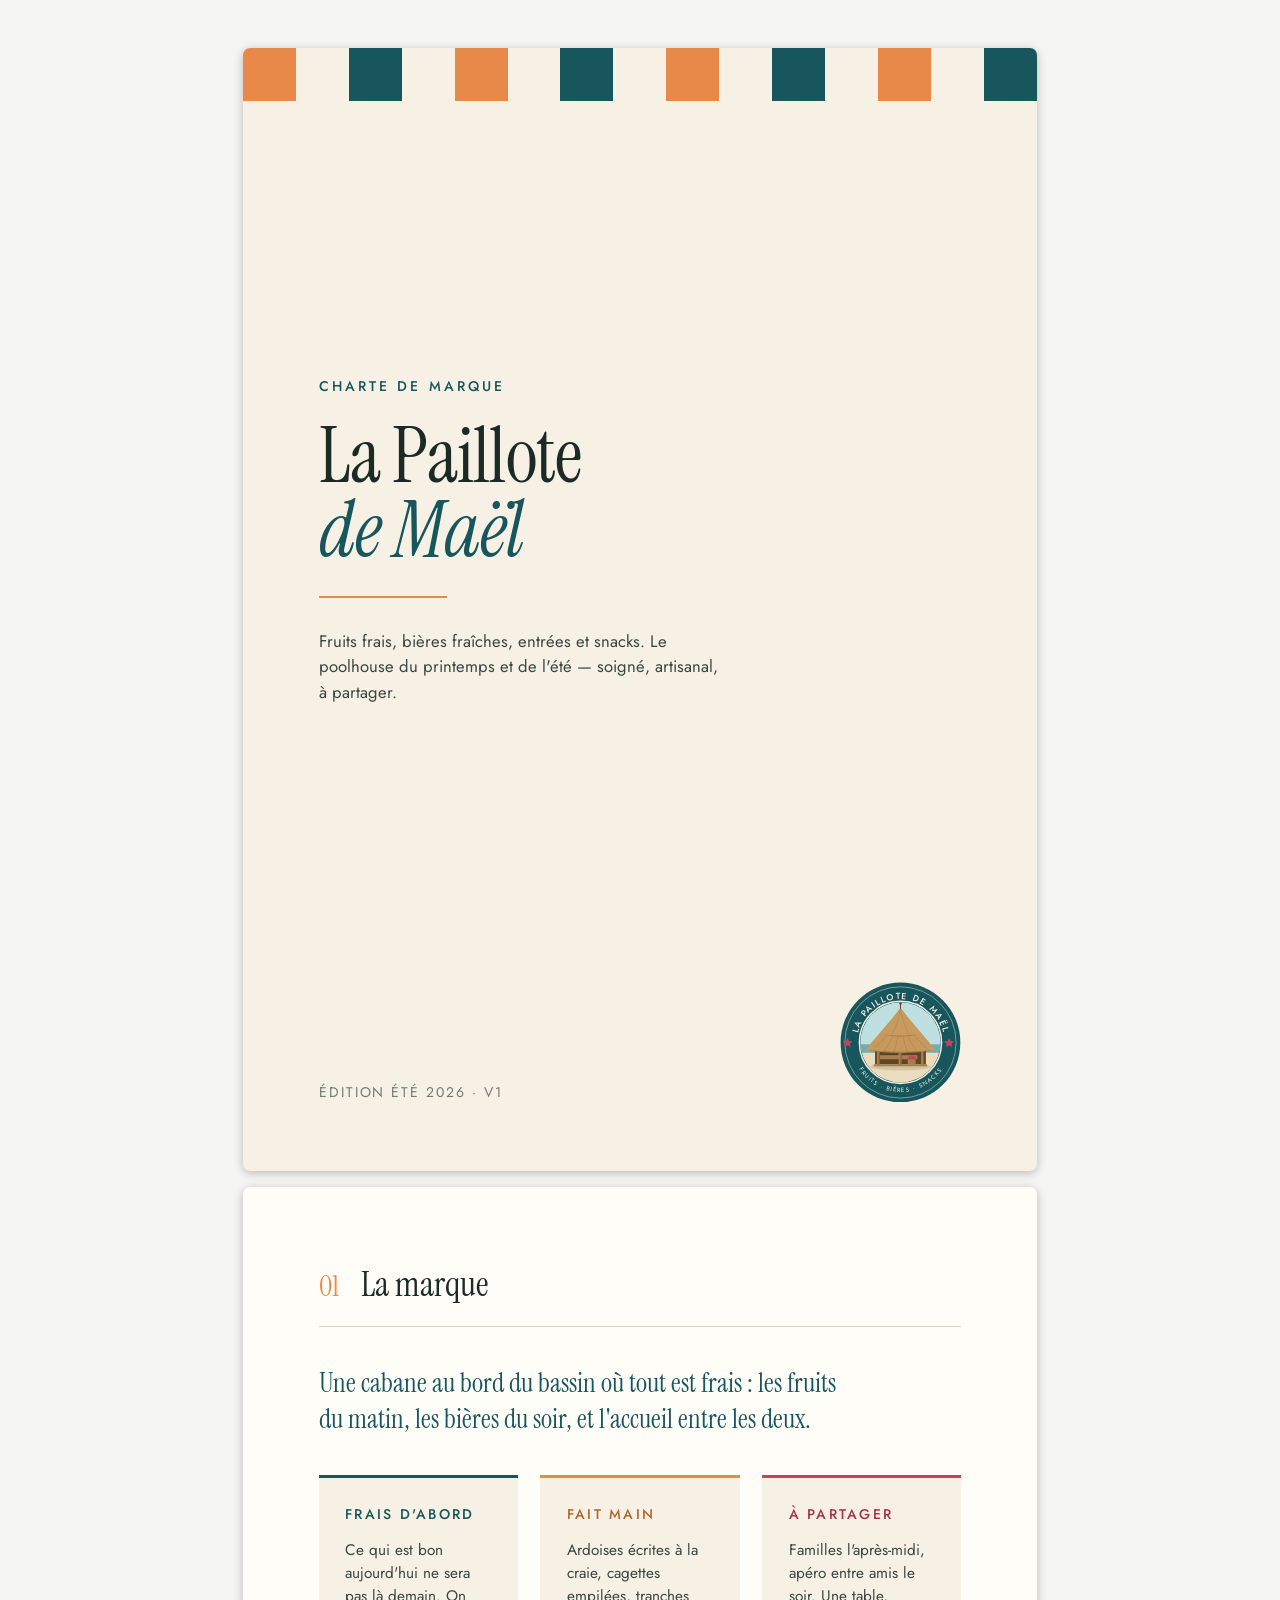
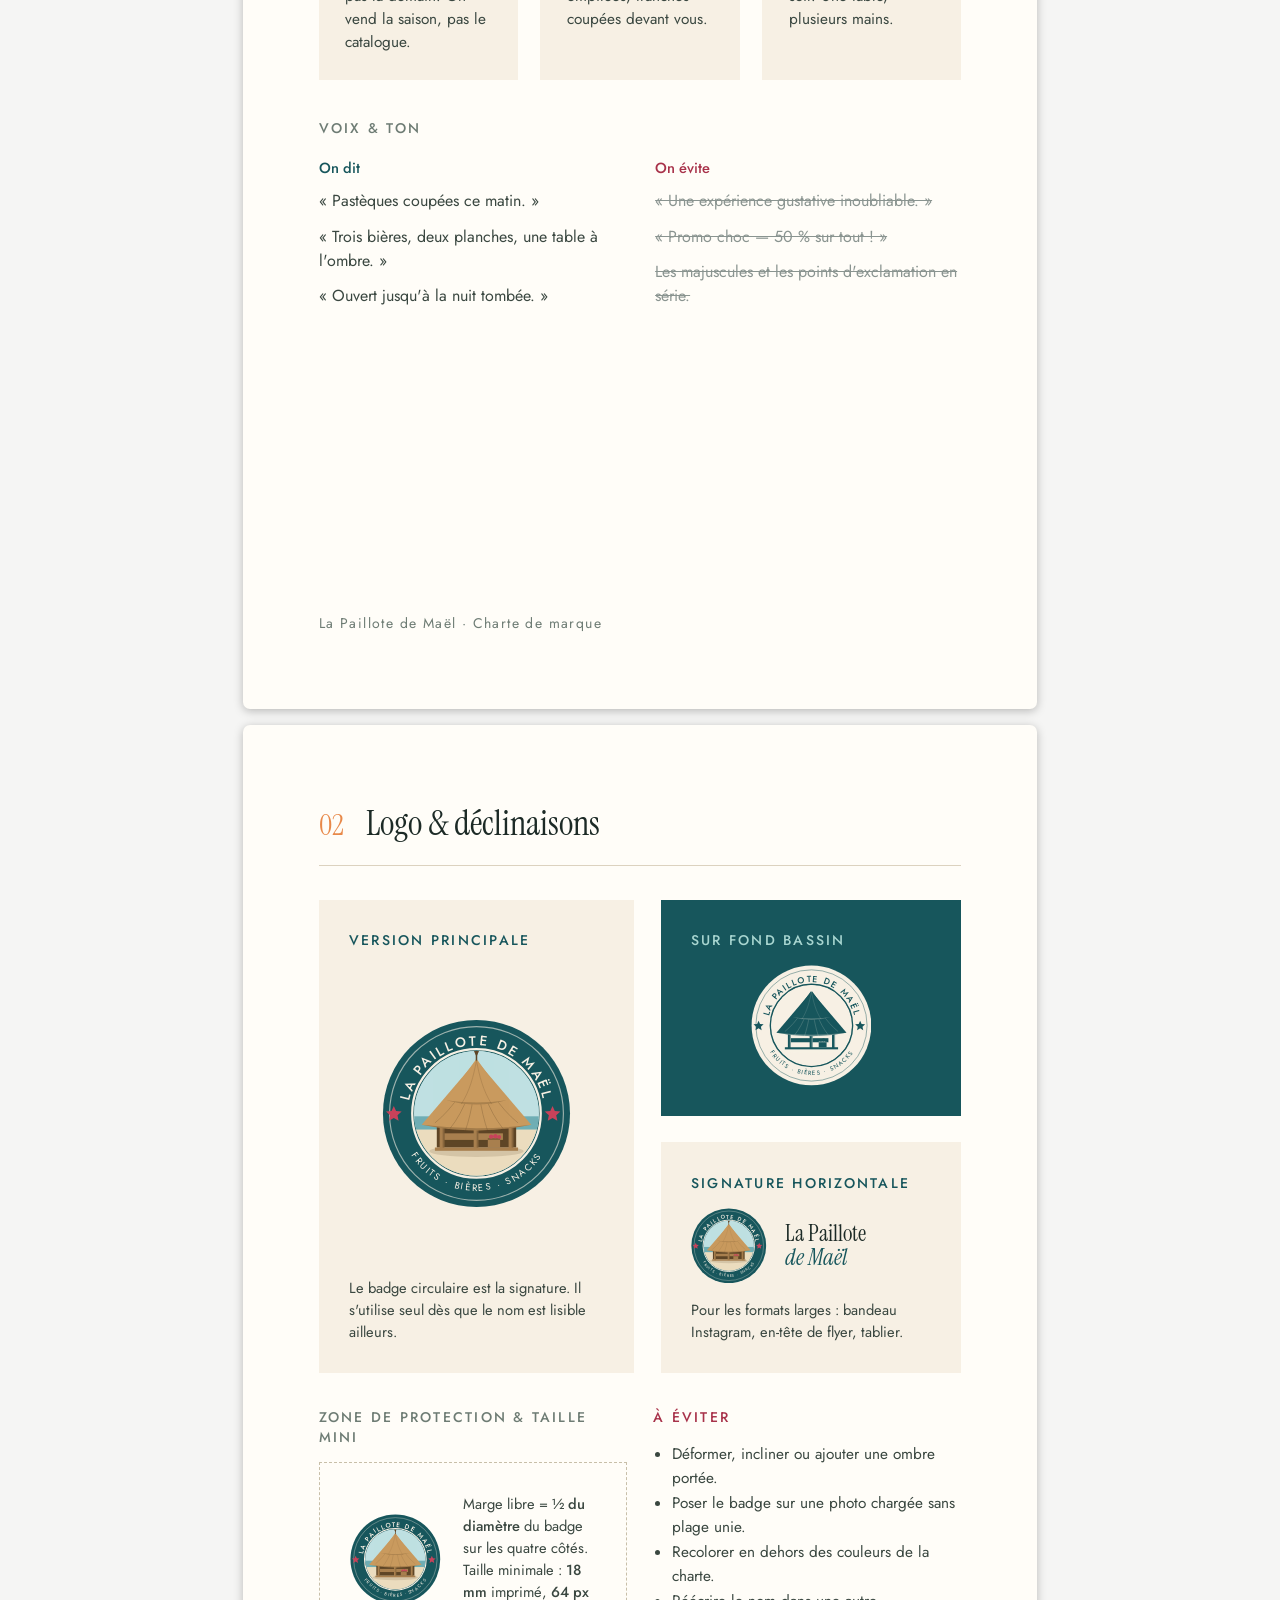
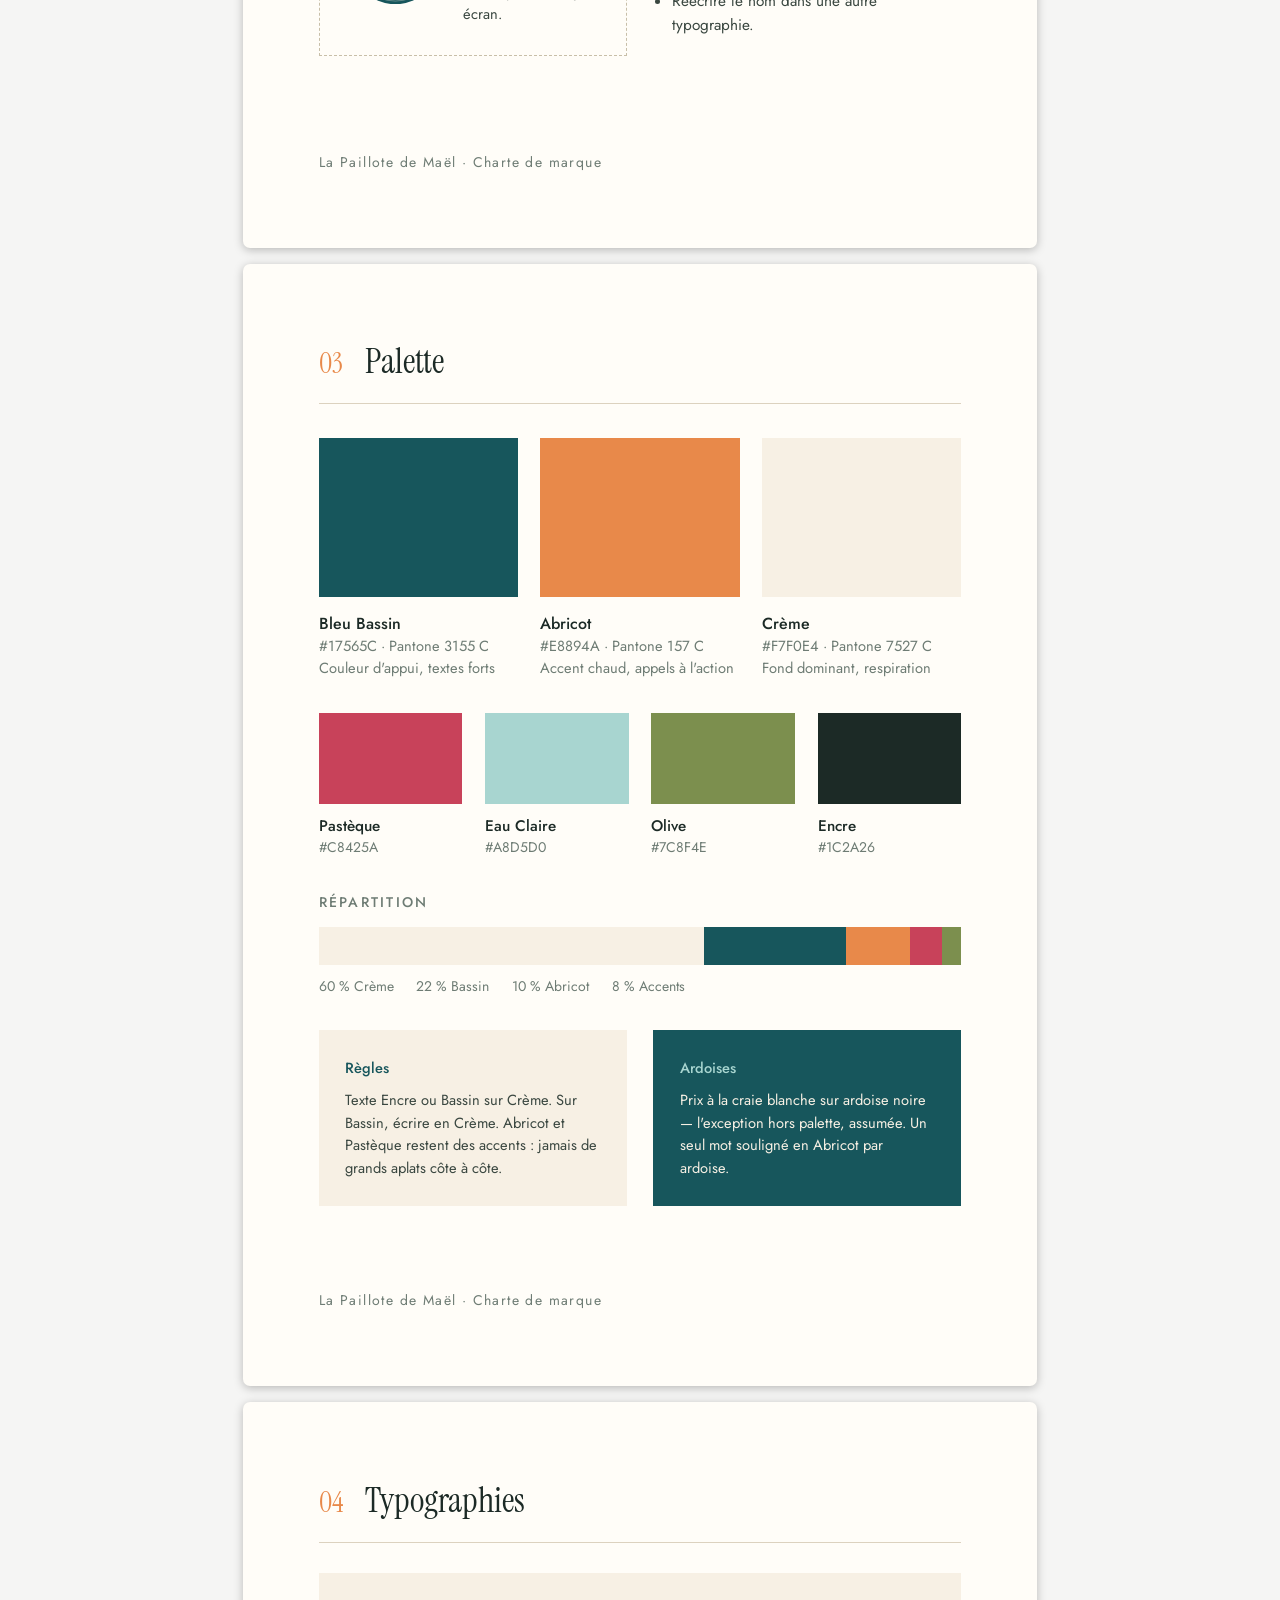
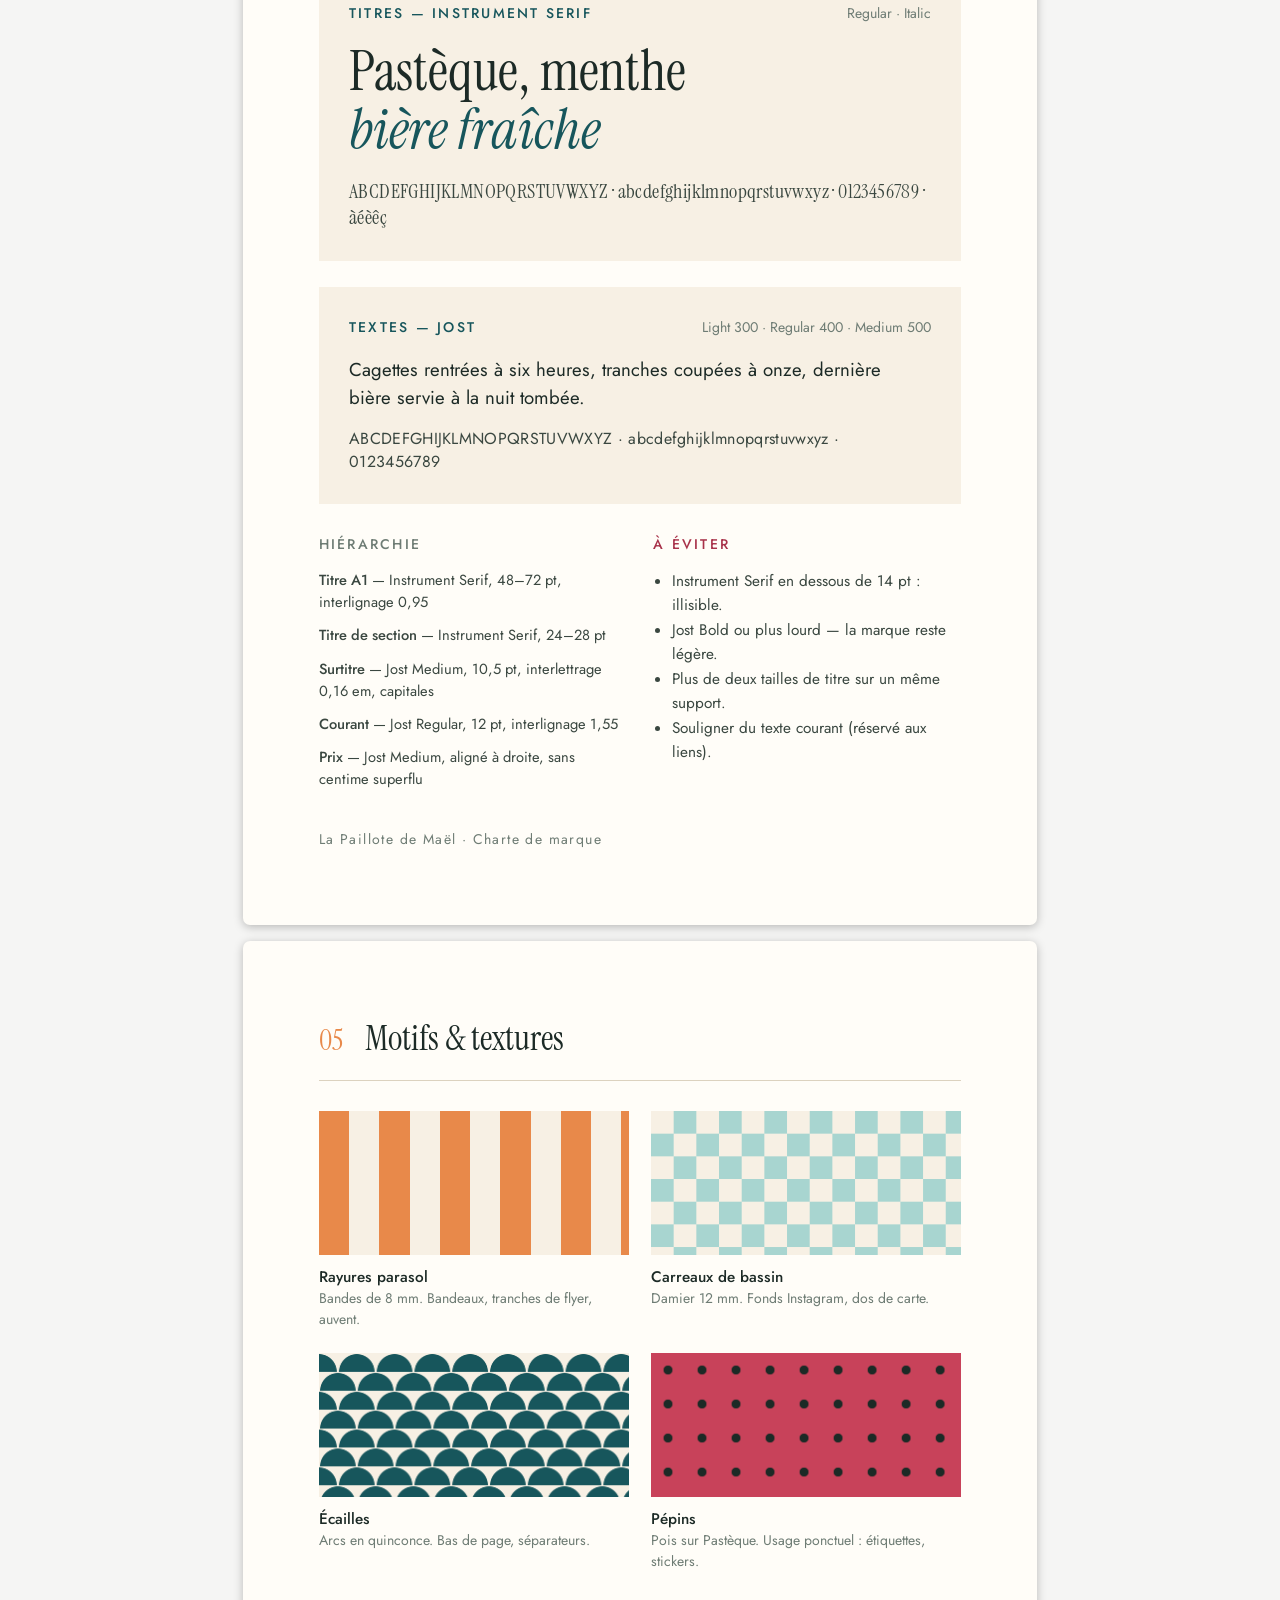
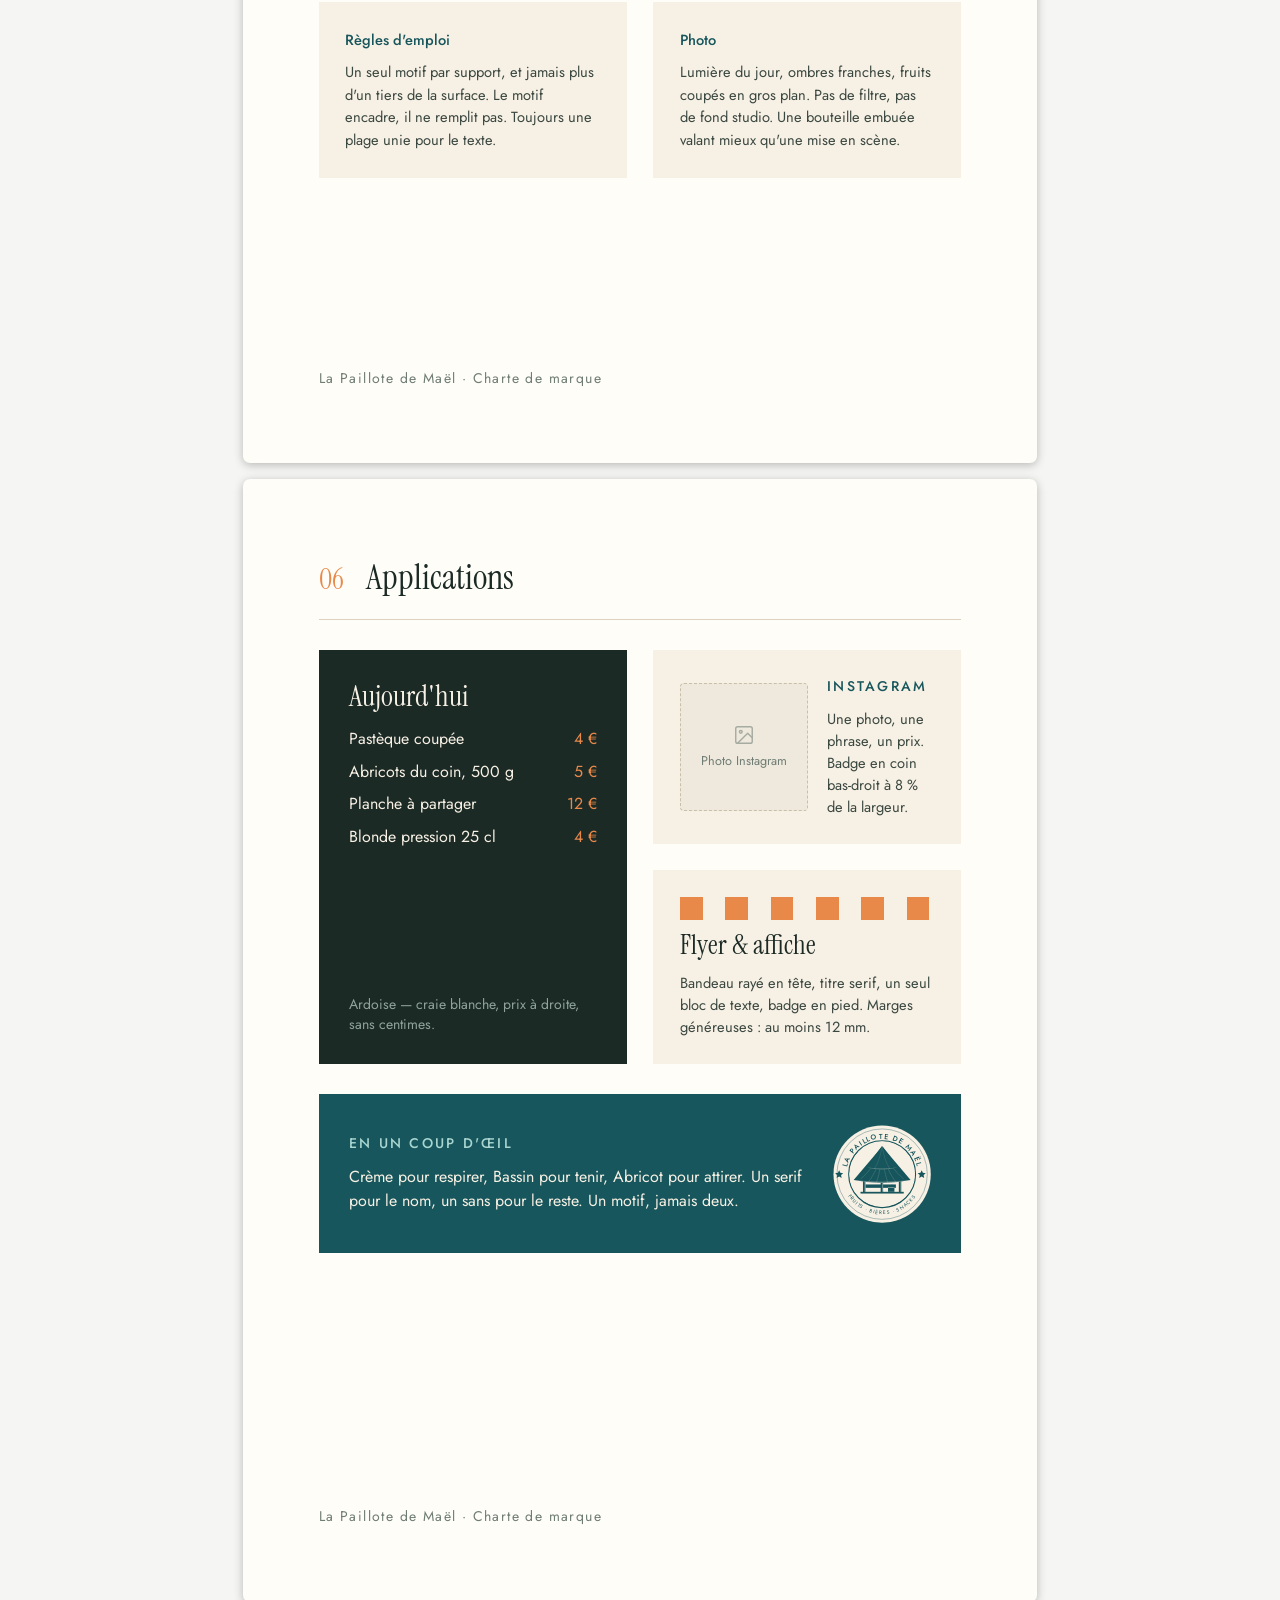
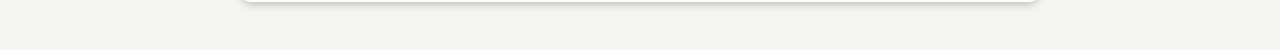
==== charte/index.html @ efc61ff2 "Charte de marque : 7 pages A4 imprimables Implémentation HTML/CSS de la maquette Claude Design.  - c" ====
<!DOCTYPE html>
<html lang="fr">
<head>
<meta charset="utf-8">
<meta name="viewport" content="width=device-width, initial-scale=1">
<title>La Paillote de Maël — Charte de marque</title>
<meta name="description" content="Charte de marque de La Paillote de Maël : logo, palette, typographies, motifs et applications. Édition Été 2026.">
<link rel="stylesheet" href="fonts.css">
<link rel="stylesheet" href="styles.css">
</head>
<body>

<!-- ==========================================================================
     Badge — dessin de référence, défini une seule fois.
     Chaque instance est un <use> qui hérite des couleurs par variables CSS
     (voir .badge / .badge--mono dans styles.css).
     ========================================================================== -->
<svg class="badge-source" aria-hidden="true" focusable="false" xmlns="http://www.w3.org/2000/svg">
  <defs>
    <clipPath id="badge-scene"><circle cx="100" cy="100" r="66"/></clipPath>
    <path id="badge-arc-haut" d="M 28,100 A 72,72 0 0 1 172,100" fill="none"/>
    <path id="badge-arc-bas" d="M 18,100 A 82,82 0 0 0 182,100" fill="none"/>

    <symbol id="badge" viewBox="0 0 200 200">
      <!-- Anneau et filets -->
      <circle cx="100" cy="100" r="99" fill="var(--badge-anneau)"/>
      <circle cx="100" cy="100" r="92" fill="none" stroke="var(--badge-lettrage)" stroke-width="1.2" opacity="0.6"/>
      <circle cx="100" cy="100" r="68" fill="none" stroke="var(--badge-lettrage)" stroke-width="2.4"/>
      <circle cx="100" cy="100" r="66" fill="var(--badge-ciel)"/>

      <!-- Scène : eau, sable, comptoir, cagette, paillote -->
      <g clip-path="url(#badge-scene)">
        <rect x="30" y="30" width="140" height="76" fill="var(--badge-ciel)"/>
        <rect x="30" y="103" width="140" height="15" fill="var(--badge-eau)"/>
        <path d="M 30,106 q 14,-2 28,0 t 28,0 t 28,0 t 28,0 t 28,0 v 4 H 30 Z" fill="var(--badge-eau)" opacity="0.55"/>
        <rect x="30" y="117" width="140" height="55" fill="var(--badge-sable)"/>

        <ellipse cx="100" cy="140" rx="50" ry="6" fill="var(--badge-ombre)" opacity="0.16"/>

        <rect x="58" y="110" width="84" height="26" fill="var(--badge-ombre)"/>
        <rect x="66" y="121" width="62" height="7" fill="var(--badge-poteau)"/>
        <rect x="66" y="128" width="62" height="2" fill="var(--badge-ombre)" opacity="0.55"/>
        <rect x="61" y="110" width="5" height="28" fill="var(--badge-poteau)"/>
        <rect x="64.2" y="110" width="1.8" height="28" fill="var(--badge-ombre)" opacity="0.45"/>
        <rect x="97" y="110" width="5" height="28" fill="var(--badge-poteau)"/>
        <rect x="100.2" y="110" width="1.8" height="28" fill="var(--badge-ombre)" opacity="0.45"/>
        <rect x="134" y="110" width="5" height="28" fill="var(--badge-poteau)"/>
        <rect x="137.2" y="110" width="1.8" height="28" fill="var(--badge-ombre)" opacity="0.45"/>
        <rect x="56" y="136" width="88" height="3.5" fill="var(--badge-poteau)"/>

        <rect x="112" y="126" width="13" height="10" fill="var(--badge-poteau)"/>
        <rect x="112" y="126" width="13" height="2" fill="var(--badge-ombre)" opacity="0.5"/>
        <circle cx="115.5" cy="124.5" r="2.2" fill="var(--badge-fruit)"/>
        <circle cx="120" cy="124" r="2.4" fill="var(--badge-fruit)"/>
        <circle cx="124" cy="124.8" r="2" fill="var(--badge-fruit)"/>

        <path d="M 100,44 L 158,112 Q 100,124 42,112 Z" fill="var(--badge-toit)"/>
        <g stroke="var(--badge-ombre)" stroke-width="0.7" opacity="0.4" fill="none">
          <path d="M 100,46 C 96,70 88,96 72,116"/>
          <path d="M 100,46 C 99,70 96,96 88,119"/>
          <path d="M 100,46 C 101,70 104,96 112,119"/>
          <path d="M 100,46 C 104,70 112,96 128,116"/>
          <path d="M 100,46 C 92,68 76,94 56,110"/>
          <path d="M 100,46 C 108,68 124,94 144,110"/>
        </g>
        <path d="M 42,112 Q 100,124 158,112 Q 100,119 42,112 Z" fill="var(--badge-ombre)" opacity="0.35"/>
        <path d="M 100,42 L 132,86 Q 100,95 68,86 Z" fill="var(--badge-toit)"/>
        <path d="M 68,86 Q 100,95 132,86 Q 100,91 68,86 Z" fill="var(--badge-ombre)" opacity="0.3"/>
        <g stroke="var(--badge-ombre)" stroke-width="0.6" opacity="0.35" fill="none">
          <path d="M 100,44 C 97,60 93,76 84,90"/>
          <path d="M 100,44 C 103,60 107,76 116,90"/>
        </g>
        <path d="M 100,40 l -4,-9 4,3 4,-3 Z" fill="var(--badge-ombre)"/>
        <rect x="99.2" y="34" width="1.6" height="10" fill="var(--badge-ombre)"/>
      </g>

      <!-- Étoiles de flanc -->
      <path d="M 16,100 l 2.4,5.4 5.9,0.6 -4.4,4 1.2,5.8 -5.1,-3 -5.1,3 1.2,-5.8 -4.4,-4 5.9,-0.6 Z" fill="var(--badge-etoile)" transform="translate(-3.5,-8)"/>
      <path d="M 184,100 l 2.4,5.4 5.9,0.6 -4.4,4 1.2,5.8 -5.1,-3 -5.1,3 1.2,-5.8 -4.4,-4 5.9,-0.6 Z" fill="var(--badge-etoile)" transform="translate(-3.5,-8)"/>

      <!-- Lettrage circulaire -->
      <text fill="var(--badge-lettrage)" font-family="Jost, sans-serif" font-size="14.5" font-weight="500" letter-spacing="2.6">
        <textPath href="#badge-arc-haut" startOffset="50%" text-anchor="middle">LA PAILLOTE DE MAËL</textPath>
      </text>
      <text fill="var(--badge-lettrage)" font-family="Jost, sans-serif" font-size="10" font-weight="400" letter-spacing="2.2">
        <textPath href="#badge-arc-bas" startOffset="50%" text-anchor="middle">FRUITS · BIÈRES · SNACKS</textPath>
      </text>
    </symbol>
  </defs>
</svg>


<!-- ==========================================================================
     01 — Couverture
     ========================================================================== -->
<section class="page couverture" aria-label="01 Couverture">
  <div class="couverture__bandeau"></div>

  <div class="couverture__corps">
    <p class="couverture__mention">Charte de marque</p>
    <h1 class="couverture__titre">La Paillote<br><span class="italique">de Maël</span></h1>
    <div class="couverture__filet"></div>
    <p class="couverture__accroche">Fruits frais, bières fraîches, entrées et snacks. Le poolhouse du printemps et de l'été — soigné, artisanal, à partager.</p>
  </div>

  <div class="couverture__pied">
    <p class="couverture__edition">Édition Été 2026 · v1</p>
    <div class="cadre-badge cadre-badge--32">
      <svg class="badge" viewBox="0 0 200 200" role="img" aria-label="Badge La Paillote de Maël"><use href="#badge" width="200" height="200"/></svg>
    </div>
  </div>
</section>


<!-- ==========================================================================
     02 — La marque
     ========================================================================== -->
<section class="page page--interieure marque" aria-label="02 La marque">
  <header class="entete">
    <span class="entete__numero">01</span>
    <h2 class="entete__titre">La marque</h2>
  </header>

  <p class="chapo">Une cabane au bord du bassin où tout est frais : les fruits du matin, les bières du soir, et l'accueil entre les deux.</p>

  <div class="trio">
    <div class="principe">
      <h3 class="surtitre">Frais d'abord</h3>
      <p class="principe__texte">Ce qui est bon aujourd'hui ne sera pas là demain. On vend la saison, pas le catalogue.</p>
    </div>
    <div class="principe principe--abricot">
      <h3 class="surtitre surtitre--abricot">Fait main</h3>
      <p class="principe__texte">Ardoises écrites à la craie, cagettes empilées, tranches coupées devant vous.</p>
    </div>
    <div class="principe principe--pasteque">
      <h3 class="surtitre surtitre--alerte">À partager</h3>
      <p class="principe__texte">Familles l'après-midi, apéro entre amis le soir. Une table, plusieurs mains.</p>
    </div>
  </div>

  <div class="voix">
    <h3 class="surtitre surtitre--gris" style="margin-bottom: 5mm;">Voix &amp; ton</h3>
    <div class="voix__grille">
      <div class="voix__colonne">
        <p class="voix__titre">On dit</p>
        <p class="voix__ligne">« Pastèques coupées ce matin. »</p>
        <p class="voix__ligne">« Trois bières, deux planches, une table à l'ombre. »</p>
        <p class="voix__ligne">« Ouvert jusqu'à la nuit tombée. »</p>
      </div>
      <div class="voix__colonne">
        <p class="voix__titre voix__titre--evite">On évite</p>
        <p class="voix__ligne voix__ligne--barree">« Une expérience gustative inoubliable. »</p>
        <p class="voix__ligne voix__ligne--barree">« Promo choc — 50 % sur tout ! »</p>
        <p class="voix__ligne voix__ligne--barree">Les majuscules et les points d'exclamation en série.</p>
      </div>
    </div>
  </div>

  <p class="pied">La Paillote de Maël · Charte de marque</p>
</section>


<!-- ==========================================================================
     03 — Logo & déclinaisons
     ========================================================================== -->
<section class="page page--interieure logo" aria-label="03 Logo et déclinaisons">
  <header class="entete">
    <span class="entete__numero">02</span>
    <h2 class="entete__titre">Logo &amp; déclinaisons</h2>
  </header>

  <div class="logo__grille">
    <div class="logo__principal">
      <h3 class="surtitre">Version principale</h3>
      <div class="logo__scene">
        <div class="cadre-badge cadre-badge--50">
          <svg class="badge" viewBox="0 0 200 200" role="img" aria-label="Badge La Paillote de Maël, version couleur"><use href="#badge" width="200" height="200"/></svg>
        </div>
      </div>
      <p class="logo__legende">Le badge circulaire est la signature. Il s'utilise seul dès que le nom est lisible ailleurs.</p>
    </div>

    <div class="logo__variantes">
      <div class="logo__variante logo__variante--bassin">
        <h3 class="surtitre surtitre--clair">Sur fond bassin</h3>
        <div class="logo__centre">
          <div class="cadre-badge cadre-badge--32">
            <svg class="badge badge--mono" viewBox="0 0 200 200" role="img" aria-label="Badge monochrome sur fond Bleu Bassin"><use href="#badge" width="200" height="200"/></svg>
          </div>
        </div>
      </div>

      <div class="logo__variante logo__variante--signature">
        <h3 class="surtitre">Signature horizontale</h3>
        <div class="signature">
          <div class="cadre-badge cadre-badge--20">
            <svg class="badge" viewBox="0 0 200 200" role="img" aria-label="Badge La Paillote de Maël"><use href="#badge" width="200" height="200"/></svg>
          </div>
          <p class="signature__nom">La Paillote<br><span class="italique">de Maël</span></p>
        </div>
        <p class="logo__legende">Pour les formats larges : bandeau Instagram, en-tête de flyer, tablier.</p>
      </div>
    </div>
  </div>

  <div class="duo">
    <div>
      <h3 class="surtitre surtitre--gris" style="margin-bottom: 4mm;">Zone de protection &amp; taille mini</h3>
      <div class="protection">
        <div class="cadre-badge cadre-badge--24">
          <svg class="badge" viewBox="0 0 200 200" role="img" aria-label="Badge La Paillote de Maël"><use href="#badge" width="200" height="200"/></svg>
        </div>
        <p class="protection__texte">Marge libre = <strong>½ du diamètre</strong> du badge sur les quatre côtés.<br>Taille minimale : <strong>18 mm</strong> imprimé, <strong>64 px</strong> écran.</p>
      </div>
    </div>
    <div>
      <h3 class="surtitre surtitre--alerte" style="margin-bottom: 4mm;">À éviter</h3>
      <ul class="liste-eviter">
        <li>Déformer, incliner ou ajouter une ombre portée.</li>
        <li>Poser le badge sur une photo chargée sans plage unie.</li>
        <li>Recolorer en dehors des couleurs de la charte.</li>
        <li>Réécrire le nom dans une autre typographie.</li>
      </ul>
    </div>
  </div>

  <p class="pied">La Paillote de Maël · Charte de marque</p>
</section>


<!-- ==========================================================================
     04 — Palette
     ========================================================================== -->
<section class="page page--interieure palette" aria-label="04 Palette">
  <header class="entete">
    <span class="entete__numero">03</span>
    <h2 class="entete__titre">Palette</h2>
  </header>

  <div class="trio">
    <div class="nuance">
      <div class="nuance__aplat" style="background: var(--bassin);"></div>
      <p class="nuance__nom">Bleu Bassin</p>
      <p class="nuance__detail">#17565C · Pantone 3155 C<br>Couleur d'appui, textes forts</p>
    </div>
    <div class="nuance">
      <div class="nuance__aplat" style="background: var(--abricot);"></div>
      <p class="nuance__nom">Abricot</p>
      <p class="nuance__detail">#E8894A · Pantone 157 C<br>Accent chaud, appels à l'action</p>
    </div>
    <div class="nuance">
      <div class="nuance__aplat" style="background: var(--creme);"></div>
      <p class="nuance__nom">Crème</p>
      <p class="nuance__detail">#F7F0E4 · Pantone 7527 C<br>Fond dominant, respiration</p>
    </div>
  </div>

  <div class="quatuor">
    <div class="nuance nuance--petite">
      <div class="nuance__aplat" style="background: var(--pasteque);"></div>
      <p class="nuance__nom">Pastèque</p>
      <p class="nuance__detail">#C8425A</p>
    </div>
    <div class="nuance nuance--petite">
      <div class="nuance__aplat" style="background: var(--eau-claire);"></div>
      <p class="nuance__nom">Eau Claire</p>
      <p class="nuance__detail">#A8D5D0</p>
    </div>
    <div class="nuance nuance--petite">
      <div class="nuance__aplat" style="background: var(--olive);"></div>
      <p class="nuance__nom">Olive</p>
      <p class="nuance__detail">#7C8F4E</p>
    </div>
    <div class="nuance nuance--petite">
      <div class="nuance__aplat" style="background: var(--encre);"></div>
      <p class="nuance__nom">Encre</p>
      <p class="nuance__detail">#1C2A26</p>
    </div>
  </div>

  <div class="repartition">
    <h3 class="surtitre surtitre--gris" style="margin-bottom: 4mm;">Répartition</h3>
    <div class="repartition__barre">
      <div style="flex: 60; background: var(--creme);"></div>
      <div style="flex: 22; background: var(--bassin);"></div>
      <div style="flex: 10; background: var(--abricot);"></div>
      <div style="flex: 5; background: var(--pasteque);"></div>
      <div style="flex: 3; background: var(--olive);"></div>
    </div>
    <p class="repartition__legende">
      <span>60 % Crème</span><span>22 % Bassin</span><span>10 % Abricot</span><span>8 % Accents</span>
    </p>
  </div>

  <div class="duo">
    <div class="carte">
      <h3 class="carte__titre">Règles</h3>
      <p class="carte__texte">Texte Encre ou Bassin sur Crème. Sur Bassin, écrire en Crème. Abricot et Pastèque restent des accents : jamais de grands aplats côte à côte.</p>
    </div>
    <div class="carte carte--bassin">
      <h3 class="carte__titre">Ardoises</h3>
      <p class="carte__texte">Prix à la craie blanche sur ardoise noire — l'exception hors palette, assumée. Un seul mot souligné en Abricot par ardoise.</p>
    </div>
  </div>

  <p class="pied">La Paillote de Maël · Charte de marque</p>
</section>


<!-- ==========================================================================
     05 — Typographies
     ========================================================================== -->
<section class="page page--interieure typo" aria-label="05 Typographies">
  <header class="entete">
    <span class="entete__numero">04</span>
    <h2 class="entete__titre">Typographies</h2>
  </header>

  <div class="specimens">
    <div class="carte carte--large">
      <div class="specimen__entete">
        <h3 class="surtitre">Titres — Instrument Serif</h3>
        <p class="specimen__graisses">Regular · Italic</p>
      </div>
      <p class="specimen__titrage">Pastèque, menthe<br><span class="italique">bière fraîche</span></p>
      <p class="specimen__glyphes">ABCDEFGHIJKLMNOPQRSTUVWXYZ · abcdefghijklmnopqrstuvwxyz · 0123456789 · àéèêç</p>
    </div>

    <div class="carte carte--large">
      <div class="specimen__entete">
        <h3 class="surtitre">Textes — Jost</h3>
        <p class="specimen__graisses">Light 300 · Regular 400 · Medium 500</p>
      </div>
      <p class="specimen__courant">Cagettes rentrées à six heures, tranches coupées à onze, dernière bière servie à la nuit tombée.</p>
      <p class="specimen__glyphes specimen__glyphes--sans">ABCDEFGHIJKLMNOPQRSTUVWXYZ · abcdefghijklmnopqrstuvwxyz · 0123456789</p>
    </div>
  </div>

  <div class="duo">
    <div>
      <h3 class="surtitre surtitre--gris" style="margin-bottom: 4mm;">Hiérarchie</h3>
      <div class="hierarchie">
        <p><strong>Titre A1</strong> — Instrument Serif, 48–72 pt, interlignage 0,95</p>
        <p><strong>Titre de section</strong> — Instrument Serif, 24–28 pt</p>
        <p><strong>Surtitre</strong> — Jost Medium, 10,5 pt, interlettrage 0,16 em, capitales</p>
        <p><strong>Courant</strong> — Jost Regular, 12 pt, interlignage 1,55</p>
        <p><strong>Prix</strong> — Jost Medium, aligné à droite, sans centime superflu</p>
      </div>
    </div>
    <div>
      <h3 class="surtitre surtitre--alerte" style="margin-bottom: 4mm;">À éviter</h3>
      <ul class="liste-eviter">
        <li>Instrument Serif en dessous de 14 pt : illisible.</li>
        <li>Jost Bold ou plus lourd — la marque reste légère.</li>
        <li>Plus de deux tailles de titre sur un même support.</li>
        <li>Souligner du texte courant (réservé aux liens).</li>
      </ul>
    </div>
  </div>

  <p class="pied">La Paillote de Maël · Charte de marque</p>
</section>


<!-- ==========================================================================
     06 — Motifs & textures
     ========================================================================== -->
<section class="page page--interieure motifs" aria-label="06 Motifs et textures">
  <header class="entete">
    <span class="entete__numero">05</span>
    <h2 class="entete__titre">Motifs &amp; textures</h2>
  </header>

  <div class="motifs__grille">
    <div class="motif">
      <div class="motif__echantillon motif--rayures"></div>
      <p class="motif__nom">Rayures parasol</p>
      <p class="motif__usage">Bandes de 8 mm. Bandeaux, tranches de flyer, auvent.</p>
    </div>
    <div class="motif">
      <div class="motif__echantillon motif--carreaux"></div>
      <p class="motif__nom">Carreaux de bassin</p>
      <p class="motif__usage">Damier 12 mm. Fonds Instagram, dos de carte.</p>
    </div>
    <div class="motif">
      <div class="motif__echantillon motif--ecailles"></div>
      <p class="motif__nom">Écailles</p>
      <p class="motif__usage">Arcs en quinconce. Bas de page, séparateurs.</p>
    </div>
    <div class="motif">
      <div class="motif__echantillon motif--pepins"></div>
      <p class="motif__nom">Pépins</p>
      <p class="motif__usage">Pois sur Pastèque. Usage ponctuel : étiquettes, stickers.</p>
    </div>
  </div>

  <div class="duo">
    <div class="carte">
      <h3 class="carte__titre">Règles d'emploi</h3>
      <p class="carte__texte">Un seul motif par support, et jamais plus d'un tiers de la surface. Le motif encadre, il ne remplit pas. Toujours une plage unie pour le texte.</p>
    </div>
    <div class="carte">
      <h3 class="carte__titre">Photo</h3>
      <p class="carte__texte">Lumière du jour, ombres franches, fruits coupés en gros plan. Pas de filtre, pas de fond studio. Une bouteille embuée valant mieux qu'une mise en scène.</p>
    </div>
  </div>

  <p class="pied">La Paillote de Maël · Charte de marque</p>
</section>


<!-- ==========================================================================
     07 — Applications
     ========================================================================== -->
<section class="page page--interieure applications" aria-label="07 Applications">
  <header class="entete">
    <span class="entete__numero">06</span>
    <h2 class="entete__titre">Applications</h2>
  </header>

  <div class="duo">
    <div class="ardoise">
      <p class="ardoise__titre">Aujourd'hui</p>
      <div class="ardoise__carte">
        <p class="ardoise__ligne"><span>Pastèque coupée</span><span class="ardoise__prix">4 €</span></p>
        <p class="ardoise__ligne"><span>Abricots du coin, 500 g</span><span class="ardoise__prix">5 €</span></p>
        <p class="ardoise__ligne"><span>Planche à partager</span><span class="ardoise__prix">12 €</span></p>
        <p class="ardoise__ligne"><span>Blonde pression 25 cl</span><span class="ardoise__prix">4 €</span></p>
      </div>
      <p class="ardoise__note">Ardoise — craie blanche, prix à droite, sans centimes.</p>
    </div>

    <div class="supports">
      <div class="carte support-instagram">
        <!-- Remplacer par <img src="…" alt="…" class="emplacement-photo"> le jour où le visuel est choisi. -->
        <figure class="emplacement-photo">
          <svg width="22" height="22" viewBox="0 0 24 24" fill="none" stroke="currentColor" stroke-width="1.6" stroke-linecap="round" stroke-linejoin="round" aria-hidden="true">
            <rect x="3" y="3" width="18" height="18" rx="2"/><circle cx="8.5" cy="8.5" r="1.5"/><path d="m21 15-5-5L5 21"/>
          </svg>
          <figcaption>Photo Instagram</figcaption>
        </figure>
        <div>
          <h3 class="surtitre">Instagram</h3>
          <p class="support-instagram__texte">Une photo, une phrase, un prix. Badge en coin bas-droit à 8 % de la largeur.</p>
        </div>
      </div>

      <div class="carte support-flyer">
        <div class="support-flyer__bandeau"></div>
        <p class="support-flyer__titre">Flyer &amp; affiche</p>
        <p class="support-flyer__texte">Bandeau rayé en tête, titre serif, un seul bloc de texte, badge en pied. Marges généreuses : au moins 12 mm.</p>
      </div>
    </div>
  </div>

  <div class="synthese">
    <div>
      <h3 class="surtitre surtitre--clair">En un coup d'œil</h3>
      <p class="synthese__texte">Crème pour respirer, Bassin pour tenir, Abricot pour attirer. Un serif pour le nom, un sans pour le reste. Un motif, jamais deux.</p>
    </div>
    <div class="cadre-badge cadre-badge--26">
      <svg class="badge badge--mono" viewBox="0 0 200 200" role="img" aria-label="Badge monochrome sur fond Bleu Bassin"><use href="#badge" width="200" height="200"/></svg>
    </div>
  </div>

  <p class="pied">La Paillote de Maël · Charte de marque</p>
</section>

</body>
</html>
---- charte/fonts.css ----
/* --------------------------------------------------------------------------
   Polices de la charte, auto-hébergées : le document s'imprime à l'identique
   hors ligne, sans dépendance à un CDN.
   Instrument Serif et Jost sont sous SIL Open Font License 1.1
   (voir assets/fonts/OFL.txt). Jost est fourni en fonte variable :
   une seule ressource couvre les graisses 100 à 900.

   Les fontes sont encodées en data: URI pour que index.html s'affiche
   correctement par simple double-clic (file://), sans serveur ni réseau.
   Les .woff2 d'origine restent dans assets/fonts/ pour les autres supports.
   -------------------------------------------------------------------------- */

/* Instrument Serif italic — latin-ext */
@font-face {
  font-family: 'Instrument Serif';
  font-style: italic;
  font-weight: 400;
  font-display: swap;
  src: url('[data-uri]') format('woff2');
  unicode-range: U+0100-02BA, U+02BD-02C5, U+02C7-02CC, U+02CE-02D7, U+02DD-02FF, U+0304, U+0308, U+0329, U+1D00-1DBF, U+1E00-1E9F, U+1EF2-1EFF, U+2020, U+20A0-20AB, U+20AD-20C0, U+2113, U+2C60-2C7F, U+A720-A7FF;
}

/* Instrument Serif italic — latin */
@font-face {
  font-family: 'Instrument Serif';
  font-style: italic;
  font-weight: 400;
  font-display: swap;
  src: url('[data-uri]') format('woff2');
  unicode-range: U+0000-00FF, U+0131, U+0152-0153, U+02BB-02BC, U+02C6, U+02DA, U+02DC, U+0304, U+0308, U+0329, U+2000-206F, U+20AC, U+2122, U+2191, U+2193, U+2212, U+2215, U+FEFF, U+FFFD;
}

/* Instrument Serif — latin-ext */
@font-face {
  font-family: 'Instrument Serif';
  font-style: normal;
  font-weight: 400;
  font-display: swap;
  src: url('[data-uri]') format('woff2');
  unicode-range: U+0100-02BA, U+02BD-02C5, U+02C7-02CC, U+02CE-02D7, U+02DD-02FF, U+0304, U+0308, U+0329, U+1D00-1DBF, U+1E00-1E9F, U+1EF2-1EFF, U+2020, U+20A0-20AB, U+20AD-20C0, U+2113, U+2C60-2C7F, U+A720-A7FF;
}

/* Instrument Serif — latin */
@font-face {
  font-family: 'Instrument Serif';
  font-style: normal;
  font-weight: 400;
  font-display: swap;
  src: url('[data-uri]') format('woff2');
  unicode-range: U+0000-00FF, U+0131, U+0152-0153, U+02BB-02BC, U+02C6, U+02DA, U+02DC, U+0304, U+0308, U+0329, U+2000-206F, U+20AC, U+2122, U+2191, U+2193, U+2212, U+2215, U+FEFF, U+FFFD;
}

/* Jost — latin-ext */
@font-face {
  font-family: 'Jost';
  font-style: normal;
  font-weight: 100 900;
  font-display: swap;
  src: url('[data-uri]') format('woff2');
  unicode-range: U+0100-02BA, U+02BD-02C5, U+02C7-02CC, U+02CE-02D7, U+02DD-02FF, U+0304, U+0308, U+0329, U+1D00-1DBF, U+1E00-1E9F, U+1EF2-1EFF, U+2020, U+20A0-20AB, U+20AD-20C0, U+2113, U+2C60-2C7F, U+A720-A7FF;
}

/* Jost — latin */
@font-face {
  font-family: 'Jost';
  font-style: normal;
  font-weight: 100 900;
  font-display: swap;
  src: url('[data-uri]') format('woff2');
  unicode-range: U+0000-00FF, U+0131, U+0152-0153, U+02BB-02BC, U+02C6, U+02DA, U+02DC, U+0304, U+0308, U+0329, U+2000-206F, U+20AC, U+2122, U+2191, U+2193, U+2212, U+2215, U+FEFF, U+FFFD;
}
---- charte/styles.css ----
/* ==========================================================================
   La Paillote de Maël — Charte de marque
   Document A4 portrait, 7 pages, pagination explicite.
   Toutes les mesures sont en unités absolues (mm / pt) : l'écran et
   l'impression rendent donc exactement la même page.
   ========================================================================== */

/* --------------------------------------------------------------------------
   1. Jetons de la charte
   -------------------------------------------------------------------------- */

:root {
  /* Palette principale */
  --bassin: #17565c;
  --abricot: #e8894a;
  --creme: #f7f0e4;

  /* Accents */
  --pasteque: #c8425a;
  --eau-claire: #a8d5d0;
  --olive: #7c8f4e;
  --encre: #1c2a26;

  /* Déclinaisons de lisibilité (surtitres sur crème, texte courant, filets) */
  --abricot-texte: #b4652f;
  --pasteque-texte: #a8324a;
  --papier: #fffdf8;
  --texte: #3a4740;
  --gris: #6e7c74;
  --gris-barre: #8a9490;
  --gris-bassin: #8fa39c;
  --filet: #dcd2bf;
  --pointille: #c8bfa9;

  /* Typographie */
  --serif: "Instrument Serif", Georgia, "Times New Roman", serif;
  --sans: "Jost", "Helvetica Neue", Arial, sans-serif;

  /* Géométrie de la page */
  --page-l: 210mm;
  --page-h: 297mm;
  --marge: 20mm;
}

/* --------------------------------------------------------------------------
   2. Plan de travail (écran) — le document repose sur un bureau neutre,
   une carte par page. À l'impression cette mise en scène disparaît.
   -------------------------------------------------------------------------- */

* {
  box-sizing: border-box;
}

/* Le rythme vertical est porté par les `gap` des grilles et des colonnes
   flex, jamais par les marges par défaut du navigateur : on les remet à
   zéro et chaque écart est déclaré explicitement. */
h1,
h2,
h3,
h4,
p,
ul,
ol,
figure {
  margin: 0;
}

body {
  margin: 0;
  padding: 48px 24px;
  background: #f5f5f4;
  font-family: var(--sans);
  color: var(--encre);
  /* La feuille ne se réduit jamais : sur une fenêtre étroite on défile. */
  min-width: max-content;
}

a {
  color: var(--bassin);
  text-decoration: underline;
  text-underline-offset: 2px;
}

a:hover {
  color: var(--abricot);
}

.page {
  position: relative;
  width: var(--page-l);
  height: var(--page-h);
  margin: 0 auto;
  overflow: hidden;
  display: flex;
  flex-direction: column;
  background: var(--papier);
  color: var(--encre);
  border-radius: 7px;
  box-shadow: 0 2px 10px rgb(0 0 0 / 0.25);
  print-color-adjust: exact;
  -webkit-print-color-adjust: exact;
}

.page + .page {
  margin-top: 1rem;
}

/* Pages courantes : marge de 20 mm et rythme vertical propre à la page.
   La couverture est à fond perdu et gère ses propres marges. */
.page--interieure {
  padding: var(--marge);
  gap: var(--rythme, 9mm);
}

@media print {
  @page {
    size: 210mm 297mm;
    margin: 0;
  }

  html,
  body {
    margin: 0;
    padding: 0;
    background: none;
    min-width: 0;
  }

  .page {
    margin: 0;
    border-radius: 0;
    box-shadow: none;
  }

  .page + .page {
    margin-top: 0;
    break-before: page;
  }

  * {
    print-color-adjust: exact;
    -webkit-print-color-adjust: exact;
  }
}

/* --------------------------------------------------------------------------
   3. Éléments partagés
   -------------------------------------------------------------------------- */

/* Surtitre : Jost Medium, 10,5 pt, interlettrage 0,16 em, capitales. */
.surtitre {
  font-size: 10.5pt;
  font-weight: 500;
  letter-spacing: 0.16em;
  text-transform: uppercase;
  color: var(--bassin);
}

.surtitre--gris {
  color: var(--gris);
}

.surtitre--alerte {
  color: var(--pasteque-texte);
}

.surtitre--abricot {
  color: var(--abricot-texte);
}

.surtitre--clair {
  color: var(--eau-claire);
}

.entete {
  display: flex;
  align-items: baseline;
  gap: 6mm;
  padding-bottom: 5mm;
  border-bottom: 1px solid var(--filet);
}

.entete__numero {
  font-family: var(--serif);
  font-size: 22pt;
  color: var(--abricot);
}

.entete__titre {
  margin: 0;
  font-family: var(--serif);
  font-weight: 400;
  font-size: 26pt;
}

.pied {
  margin-top: auto;
  font-size: 10.5pt;
  letter-spacing: 0.1em;
  color: var(--gris);
}

.italique {
  font-style: italic;
  color: var(--bassin);
}

/* Bloc posé sur un fond crème — la carte de base du document. */
.carte {
  padding: 7mm;
  background: var(--creme);
}

.carte--large {
  padding: 8mm;
}

.carte--bassin {
  background: var(--bassin);
  color: var(--creme);
}

.carte__titre {
  margin-bottom: 3mm;
  font-size: 11pt;
  font-weight: 500;
  color: var(--bassin);
}

.carte--bassin .carte__titre {
  color: var(--eau-claire);
}

.carte__texte {
  margin: 0;
  font-size: 11pt;
  line-height: 1.55;
  color: var(--texte);
}

.carte--bassin .carte__texte {
  color: inherit;
}

/* Listes « à éviter » */
.liste-eviter {
  margin: 0;
  padding-left: 5mm;
  font-size: 11.5pt;
  line-height: 1.6;
  color: var(--texte);
}

/* Grilles de mise en page */
.duo {
  display: grid;
  grid-template-columns: 1fr 1fr;
  gap: 7mm;
}

.trio {
  display: grid;
  grid-template-columns: repeat(3, 1fr);
  gap: 6mm;
}

.quatuor {
  display: grid;
  grid-template-columns: repeat(4, 1fr);
  gap: 6mm;
}

/* --------------------------------------------------------------------------
   4. Badge
   Le badge est un <symbol> unique instancié par <use> : chaque instance
   ne porte que sa taille et, le cas échéant, sa variante de couleur.
   -------------------------------------------------------------------------- */

.badge-source {
  position: absolute;
  width: 0;
  height: 0;
  overflow: hidden;
}

.badge {
  display: block;
  width: 100%;
  height: 100%;

  --badge-anneau: var(--bassin);
  --badge-lettrage: var(--creme);
  --badge-etoile: var(--pasteque);
  --badge-ciel: #bfe0e2;
  --badge-eau: #6faeb4;
  --badge-sable: #ebdcbe;
  --badge-toit: #c99a5e;
  --badge-poteau: #a87f4e;
  --badge-ombre: #5e4526;
  --badge-fruit: var(--pasteque);
}

/* Monochrome, à poser sur un aplat Bleu Bassin. */
.badge--mono {
  --badge-anneau: var(--creme);
  --badge-lettrage: var(--bassin);
  --badge-etoile: var(--bassin);
  --badge-ciel: var(--creme);
  --badge-eau: var(--creme);
  --badge-sable: var(--creme);
  --badge-toit: var(--bassin);
  --badge-poteau: var(--bassin);
  --badge-ombre: var(--creme);
  --badge-fruit: var(--bassin);
}

/* Cadres de taille — le badge remplit toujours son cadre. */
.cadre-badge {
  flex: none;
}

.cadre-badge--50 { width: 50mm; height: 50mm; }
.cadre-badge--32 { width: 32mm; height: 32mm; }
.cadre-badge--26 { width: 26mm; height: 26mm; }
.cadre-badge--24 { width: 24mm; height: 24mm; }
.cadre-badge--20 { width: 20mm; height: 20mm; }

/* --------------------------------------------------------------------------
   5. Page 01 — Couverture
   -------------------------------------------------------------------------- */

.couverture {
  background: var(--creme);
}

/* Rayures parasol, cadence 14 mm sur un cycle de 56 mm. */
.couverture__bandeau {
  height: 14mm;
  background: repeating-linear-gradient(
    90deg,
    var(--abricot) 0 14mm,
    var(--creme) 14mm 28mm,
    var(--bassin) 28mm 42mm,
    var(--creme) 42mm 56mm
  );
}

.couverture__corps {
  flex: 1;
  display: flex;
  flex-direction: column;
  justify-content: center;
  padding: 0 var(--marge);
}

.couverture__mention {
  font-size: 10.5pt;
  font-weight: 500;
  letter-spacing: 0.22em;
  text-transform: uppercase;
  color: var(--bassin);
}

.couverture__titre {
  margin: 6mm 0 0;
  font-family: var(--serif);
  font-weight: 400;
  font-size: 58pt;
  line-height: 0.95;
  letter-spacing: -0.01em;
  text-wrap: balance;
}

.couverture__filet {
  width: 34mm;
  height: 2px;
  margin: 8mm 0;
  background: var(--abricot);
}

.couverture__accroche {
  max-width: 108mm;
  margin: 0;
  font-size: 12.5pt;
  line-height: 1.55;
  color: var(--texte);
  text-wrap: pretty;
}

.couverture__pied {
  display: flex;
  align-items: flex-end;
  justify-content: space-between;
  padding: 0 var(--marge) 18mm;
}

.couverture__edition {
  font-size: 10.5pt;
  letter-spacing: 0.14em;
  text-transform: uppercase;
  color: var(--gris);
}

/* --------------------------------------------------------------------------
   6. Page 02 — La marque
   -------------------------------------------------------------------------- */

.marque {
  --rythme: 10mm;
}

.chapo {
  max-width: 140mm;
  margin: 0;
  font-family: var(--serif);
  font-size: 20pt;
  line-height: 1.35;
  color: var(--bassin);
  text-wrap: pretty;
}

.principe {
  padding: 7mm;
  background: var(--creme);
  border-top: 3px solid var(--bassin);
}

.principe--abricot { border-top-color: var(--abricot); }
.principe--pasteque { border-top-color: var(--pasteque); }

.principe__texte {
  margin: 4mm 0 0;
  font-size: 11.5pt;
  line-height: 1.5;
  color: var(--texte);
}

.voix__grille {
  display: grid;
  grid-template-columns: 1fr 1fr;
  gap: 8mm;
}

.voix__colonne {
  display: flex;
  flex-direction: column;
  gap: 3mm;
}

.voix__titre {
  font-size: 11pt;
  font-weight: 500;
  color: var(--bassin);
}

.voix__titre--evite {
  color: var(--pasteque-texte);
}

.voix__ligne {
  font-size: 12pt;
  line-height: 1.5;
  color: var(--texte);
}

.voix__ligne--barree {
  color: var(--gris-barre);
  text-decoration: line-through;
}

/* --------------------------------------------------------------------------
   7. Page 03 — Logo & déclinaisons
   -------------------------------------------------------------------------- */

.logo__grille {
  display: grid;
  grid-template-columns: 1.05fr 1fr;
  gap: 7mm;
  align-items: stretch;
}

.logo__principal {
  display: flex;
  flex-direction: column;
  gap: 5mm;
  padding: 8mm;
  background: var(--creme);
}

.logo__scene {
  flex: 1;
  min-height: 50mm;
  display: flex;
  align-items: center;
  justify-content: center;
}

.logo__legende {
  margin: 0;
  font-size: 11pt;
  line-height: 1.5;
  color: var(--texte);
}

.logo__variantes {
  display: flex;
  flex-direction: column;
  gap: 7mm;
}

.logo__variante {
  display: flex;
  flex-direction: column;
  gap: 4mm;
  padding: 8mm;
  background: var(--creme);
}

.logo__variante--bassin {
  background: var(--bassin);
}

.logo__variante--signature {
  flex: 1;
}

.logo__centre {
  display: flex;
  justify-content: center;
}

.signature {
  display: flex;
  align-items: center;
  gap: 5mm;
}

.signature__nom {
  font-family: var(--serif);
  font-size: 17pt;
  line-height: 1.05;
  color: var(--encre);
}

.protection {
  display: flex;
  align-items: center;
  gap: 6mm;
  padding: 8mm;
  border: 1px dashed var(--pointille);
}

.protection__texte {
  font-size: 11pt;
  line-height: 1.5;
  color: var(--texte);
}

.protection__texte strong {
  font-weight: 500;
}

/* --------------------------------------------------------------------------
   8. Page 04 — Palette
   -------------------------------------------------------------------------- */

.nuance__aplat {
  height: 42mm;
}

.nuance__nom {
  padding-top: 4mm;
  font-size: 12pt;
  font-weight: 500;
}

.nuance__detail {
  font-size: 11pt;
  line-height: 1.5;
  color: var(--gris);
}

.nuance--petite .nuance__aplat {
  height: 24mm;
}

.nuance--petite .nuance__nom {
  padding-top: 3mm;
  font-size: 11.5pt;
}

.nuance--petite .nuance__detail {
  font-size: 10.5pt;
}

/* Répartition 60 / 22 / 10 / 8 */
.repartition__barre {
  display: flex;
  height: 10mm;
  overflow: hidden;
}

.repartition__legende {
  display: flex;
  gap: 6mm;
  padding-top: 3mm;
  font-size: 10.5pt;
  color: var(--gris);
}

/* --------------------------------------------------------------------------
   9. Page 05 — Typographies
   -------------------------------------------------------------------------- */

.typo {
  --rythme: 8mm;
}

.specimens {
  display: grid;
  grid-template-columns: 1fr;
  gap: 7mm;
}

.specimen__entete {
  display: flex;
  align-items: baseline;
  justify-content: space-between;
}

.specimen__graisses {
  font-size: 10.5pt;
  color: var(--gris);
}

.specimen__titrage {
  margin-top: 5mm;
  font-family: var(--serif);
  font-size: 42pt;
  line-height: 1.05;
}

.specimen__glyphes {
  margin-top: 5mm;
  font-family: var(--serif);
  font-size: 15pt;
  letter-spacing: 0.02em;
  color: var(--texte);
}

.specimen__courant {
  max-width: 150mm;
  margin: 5mm 0 0;
  font-size: 14pt;
  line-height: 1.5;
  color: var(--encre);
}

.specimen__glyphes--sans {
  margin-top: 4mm;
  font-family: var(--sans);
  font-size: 12pt;
}

.hierarchie {
  display: flex;
  flex-direction: column;
  gap: 3mm;
  font-size: 11pt;
  line-height: 1.5;
  color: var(--texte);
}

.hierarchie strong {
  font-weight: 500;
}

/* --------------------------------------------------------------------------
   10. Page 06 — Motifs & textures
   -------------------------------------------------------------------------- */

.motifs {
  --rythme: 8mm;
}

.motifs__grille {
  display: grid;
  grid-template-columns: 1fr 1fr;
  gap: 6mm;
}

.motif__echantillon {
  height: 38mm;
}

.motif__nom {
  padding-top: 3mm;
  font-size: 11.5pt;
  font-weight: 500;
}

.motif__usage {
  font-size: 10.5pt;
  line-height: 1.5;
  color: var(--gris);
}

/* Rayures parasol — bandes de 8 mm. */
.motif--rayures {
  background: repeating-linear-gradient(
    90deg,
    var(--abricot) 0 8mm,
    var(--creme) 8mm 16mm
  );
}

/* Carreaux de bassin — damier 12 mm. */
.motif--carreaux {
  background: repeating-conic-gradient(
      from 0deg at 50% 50%,
      var(--eau-claire) 0deg 90deg,
      var(--creme) 90deg 180deg
    )
    0 0 / 12mm 12mm;
}

/* Écailles — arcs en quinconce. */
.motif--ecailles {
  background:
    radial-gradient(circle at 50% 100%, var(--bassin) 0 4.6mm, transparent 4.8mm) 0 0 /
      10mm 10mm,
    radial-gradient(circle at 50% 100%, var(--bassin) 0 4.6mm, transparent 4.8mm) 5mm 5mm /
      10mm 10mm,
    var(--creme);
}

/* Pépins — pois sur Pastèque. */
.motif--pepins {
  background:
    radial-gradient(circle, var(--encre) 0 1.1mm, transparent 1.3mm) 0 0 / 9mm 9mm,
    var(--pasteque);
}

/* --------------------------------------------------------------------------
   11. Page 07 — Applications
   -------------------------------------------------------------------------- */

.applications {
  --rythme: 8mm;
}

.ardoise {
  display: flex;
  flex-direction: column;
  gap: 4mm;
  padding: 8mm;
  background: var(--encre);
  color: var(--creme);
}

.ardoise__titre {
  font-family: var(--serif);
  font-size: 22pt;
  line-height: 1.1;
}

.ardoise__carte {
  display: flex;
  flex-direction: column;
  gap: 2.5mm;
  font-size: 12pt;
}

.ardoise__ligne {
  display: flex;
  justify-content: space-between;
}

.ardoise__prix {
  color: var(--abricot);
}

.ardoise__note {
  margin-top: auto;
  font-size: 10.5pt;
  color: var(--gris-bassin);
}

.supports {
  display: flex;
  flex-direction: column;
  gap: 7mm;
}

.support-instagram {
  display: flex;
  align-items: center;
  gap: 5mm;
}

.support-instagram__texte {
  margin: 3mm 0 0;
  font-size: 11pt;
  line-height: 1.5;
  color: var(--texte);
}

/* Emplacement photo : à remplacer par un <img> une fois le visuel choisi. */
.emplacement-photo {
  width: 34mm;
  height: 34mm;
  flex: none;
  display: flex;
  flex-direction: column;
  align-items: center;
  justify-content: center;
  gap: 2mm;
  padding: 3mm;
  border: 1.5px dashed var(--pointille);
  border-radius: 4px;
  background: rgb(28 42 38 / 0.03);
  color: var(--gris);
  text-align: center;
}

.emplacement-photo svg {
  opacity: 0.55;
}

.emplacement-photo figcaption {
  font-size: 9.5pt;
  line-height: 1.3;
}

.support-flyer {
  flex: 1;
  display: flex;
  flex-direction: column;
  gap: 3mm;
}

.support-flyer__bandeau {
  height: 6mm;
  background: repeating-linear-gradient(
    90deg,
    var(--abricot) 0 6mm,
    var(--creme) 6mm 12mm
  );
}

.support-flyer__titre {
  font-family: var(--serif);
  font-size: 20pt;
  line-height: 1.1;
}

.support-flyer__texte {
  margin: 0;
  font-size: 11pt;
  line-height: 1.5;
  color: var(--texte);
}

.synthese {
  display: flex;
  align-items: center;
  justify-content: space-between;
  gap: 6mm;
  padding: 8mm;
  background: var(--bassin);
  color: var(--creme);
}

.synthese__texte {
  max-width: 120mm;
  margin: 3mm 0 0;
  font-size: 12pt;
  line-height: 1.55;
}
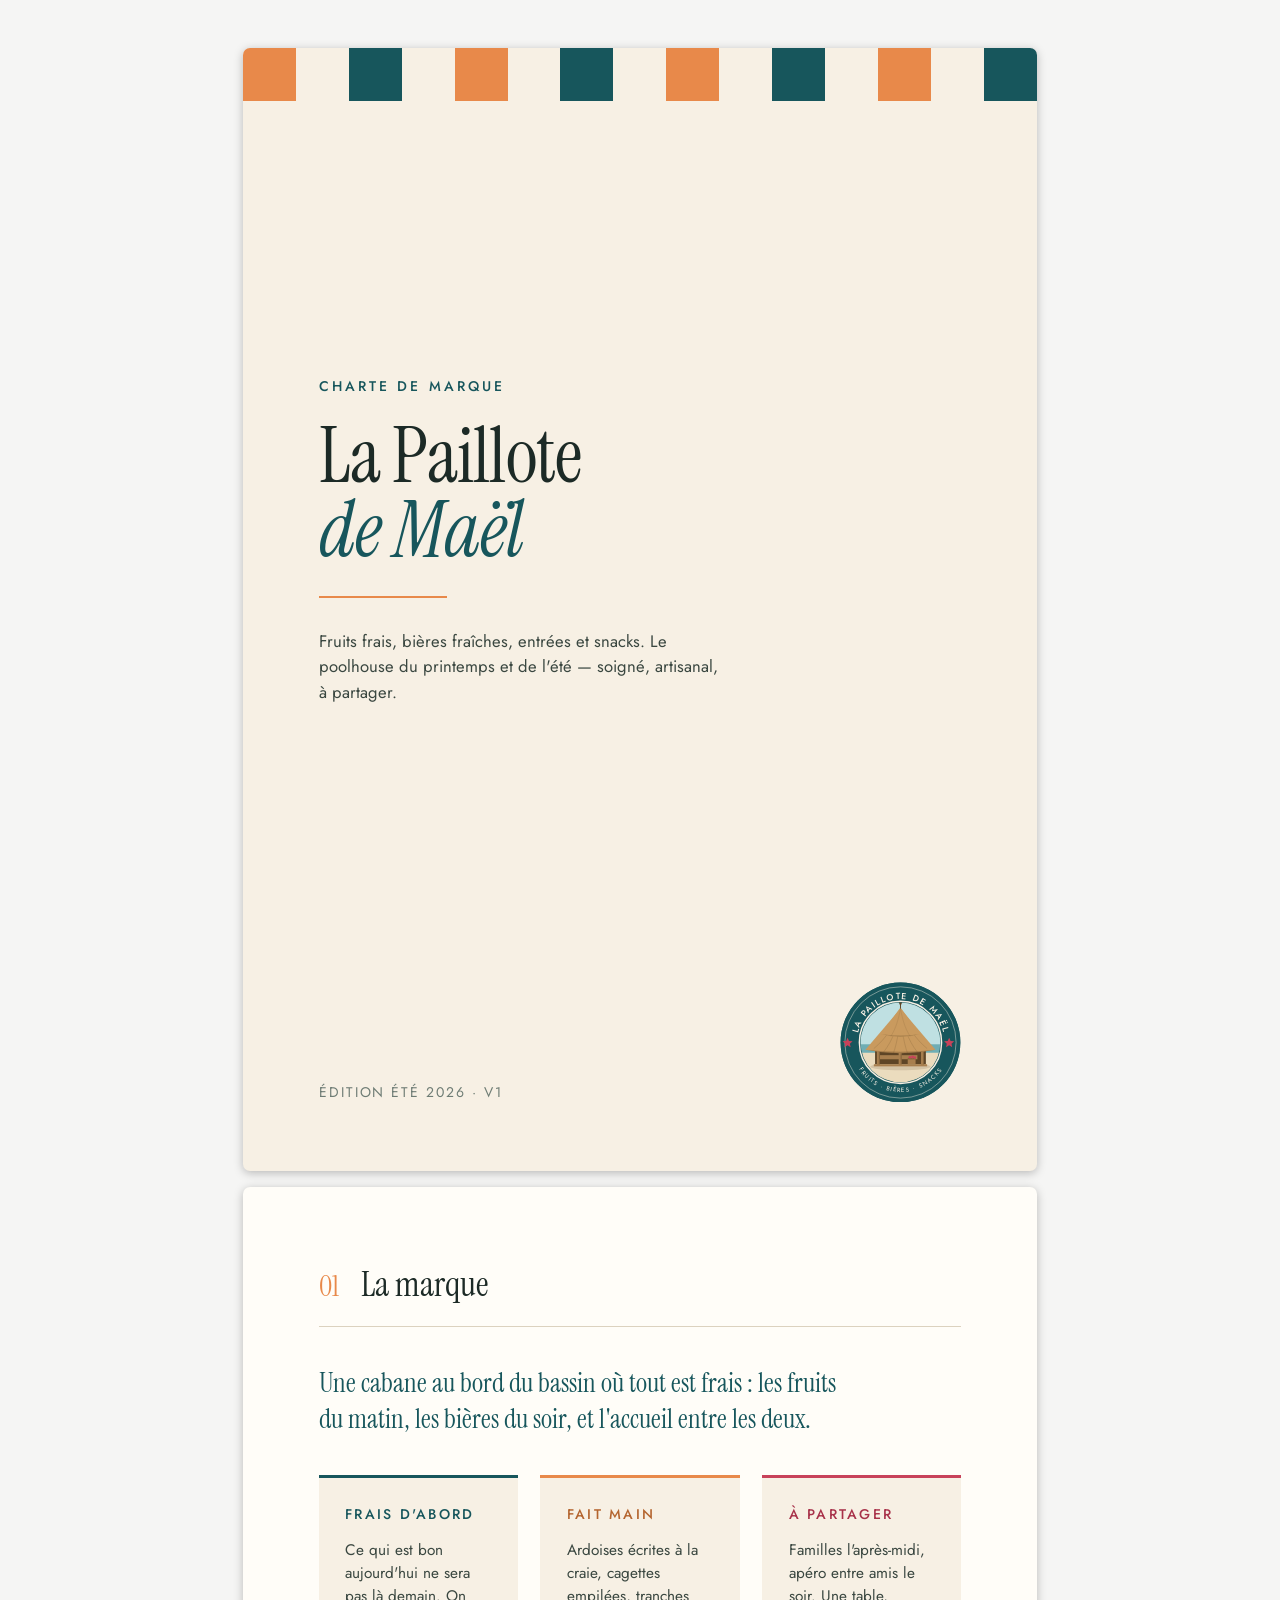
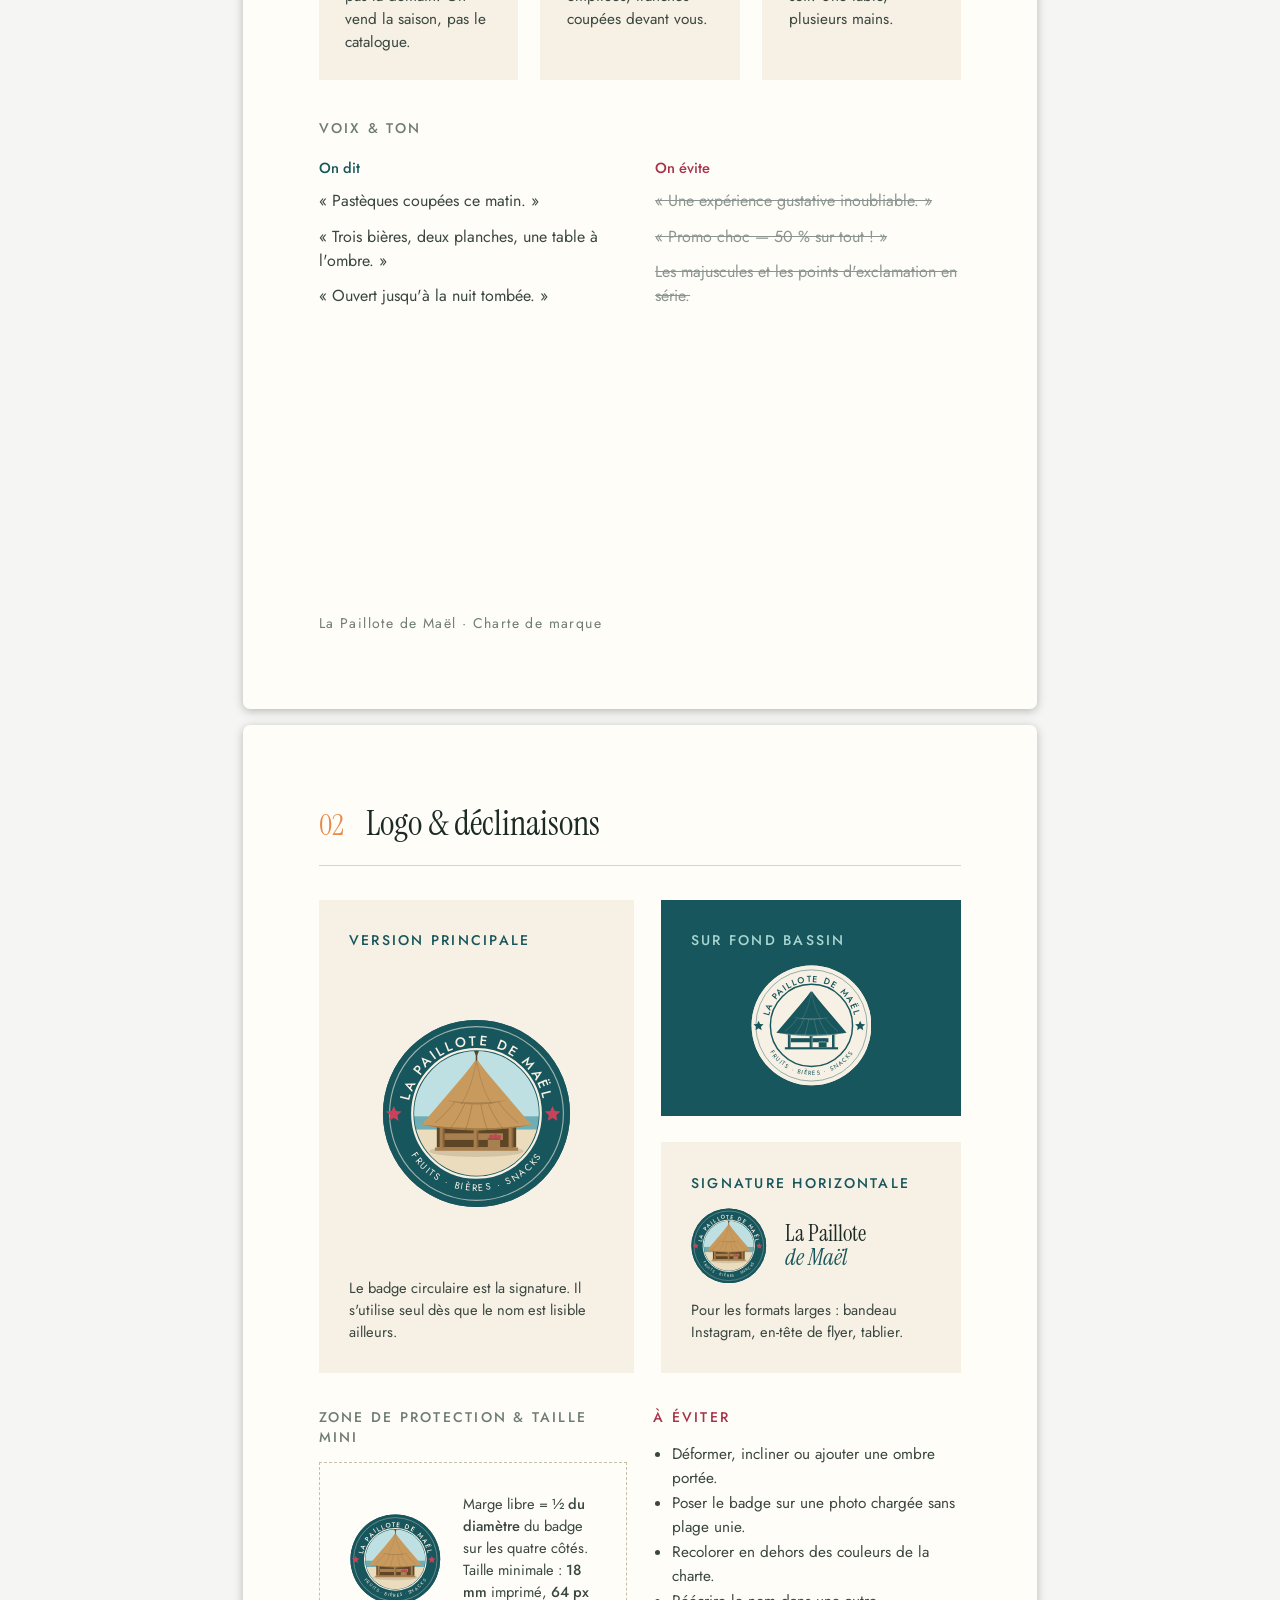
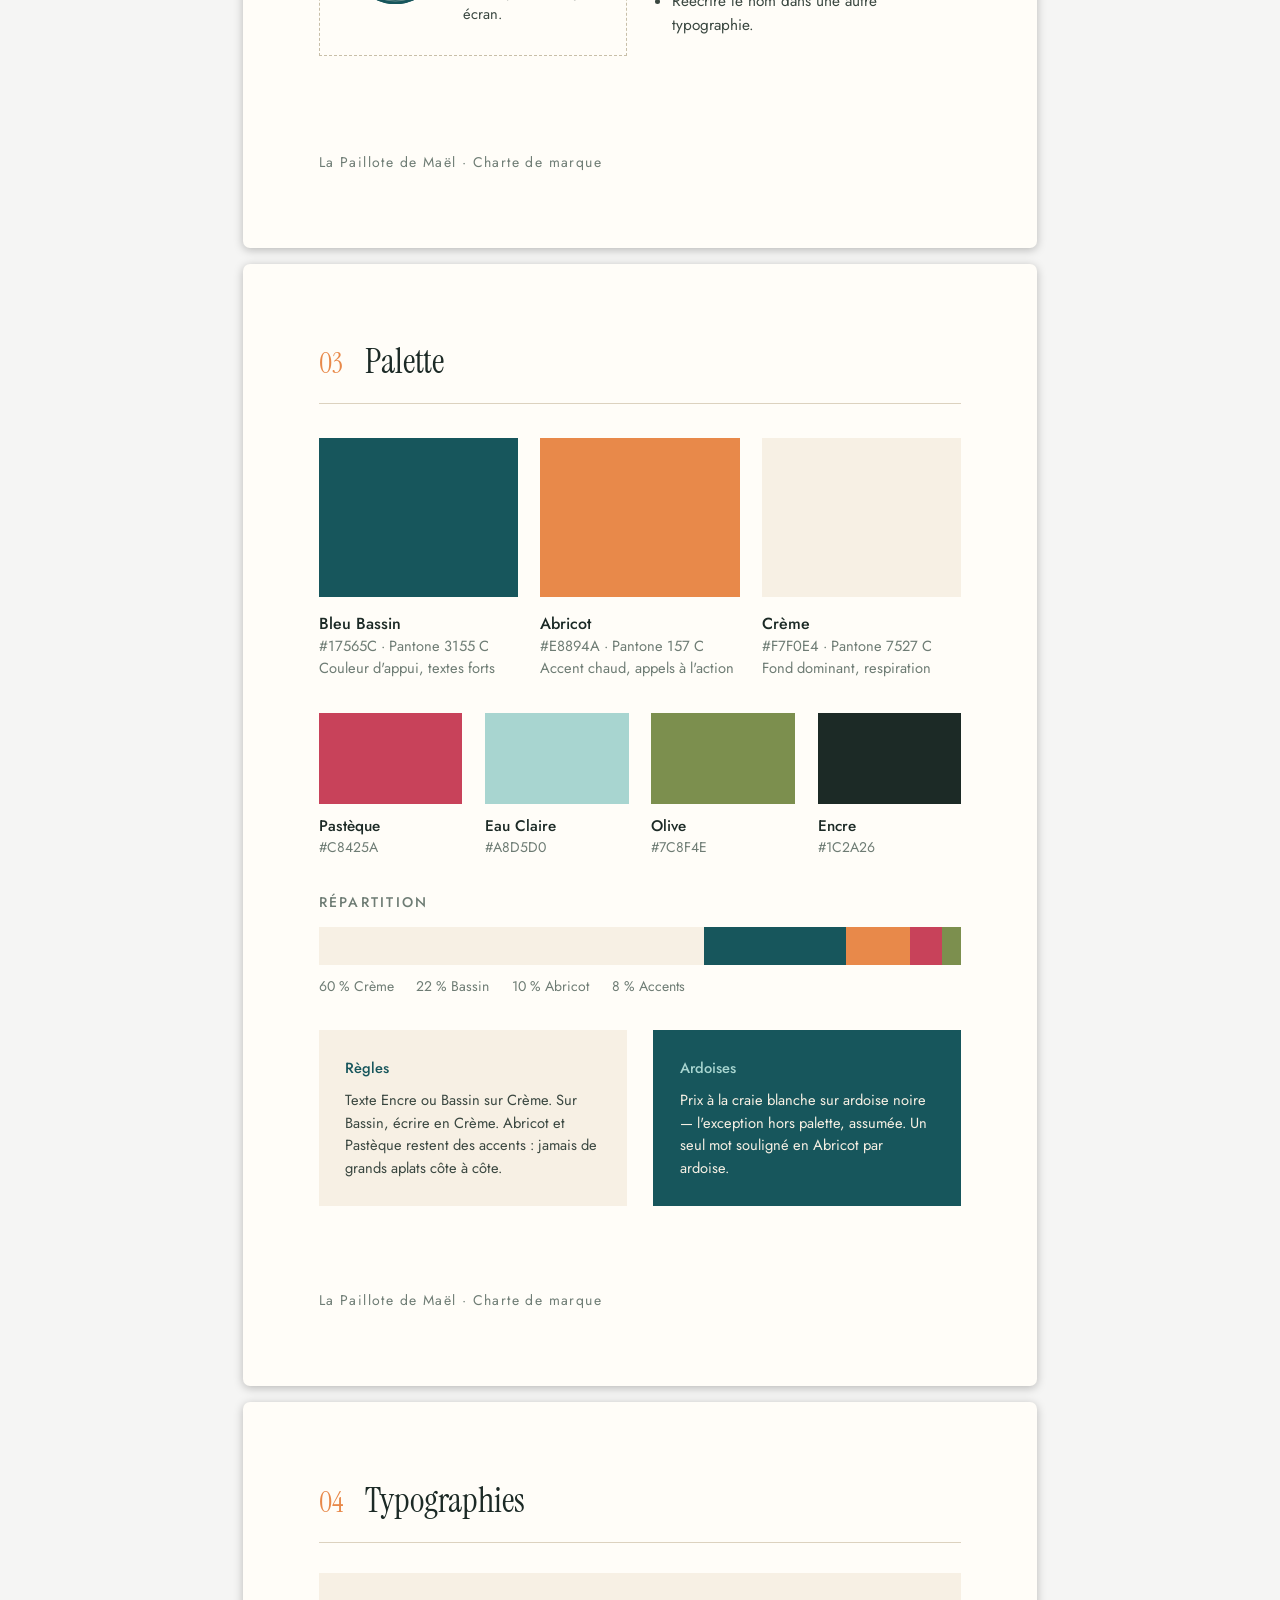
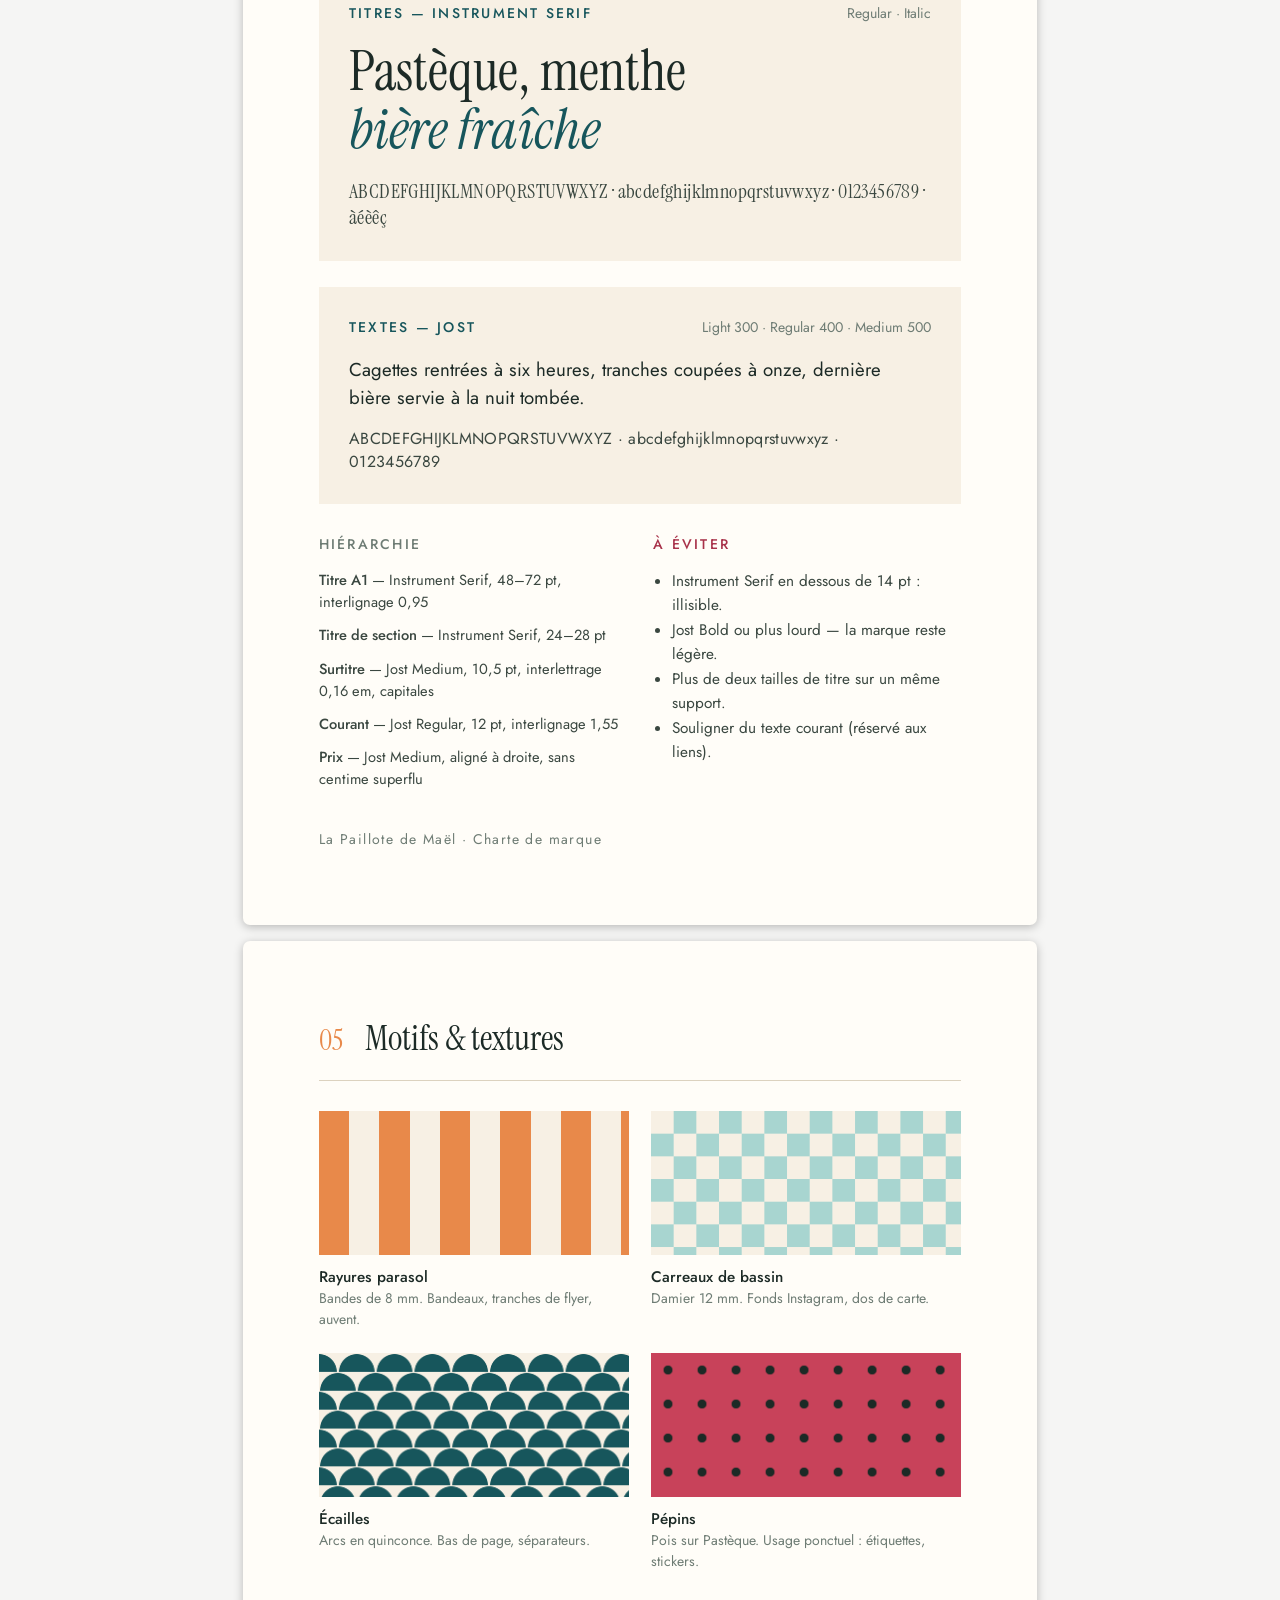
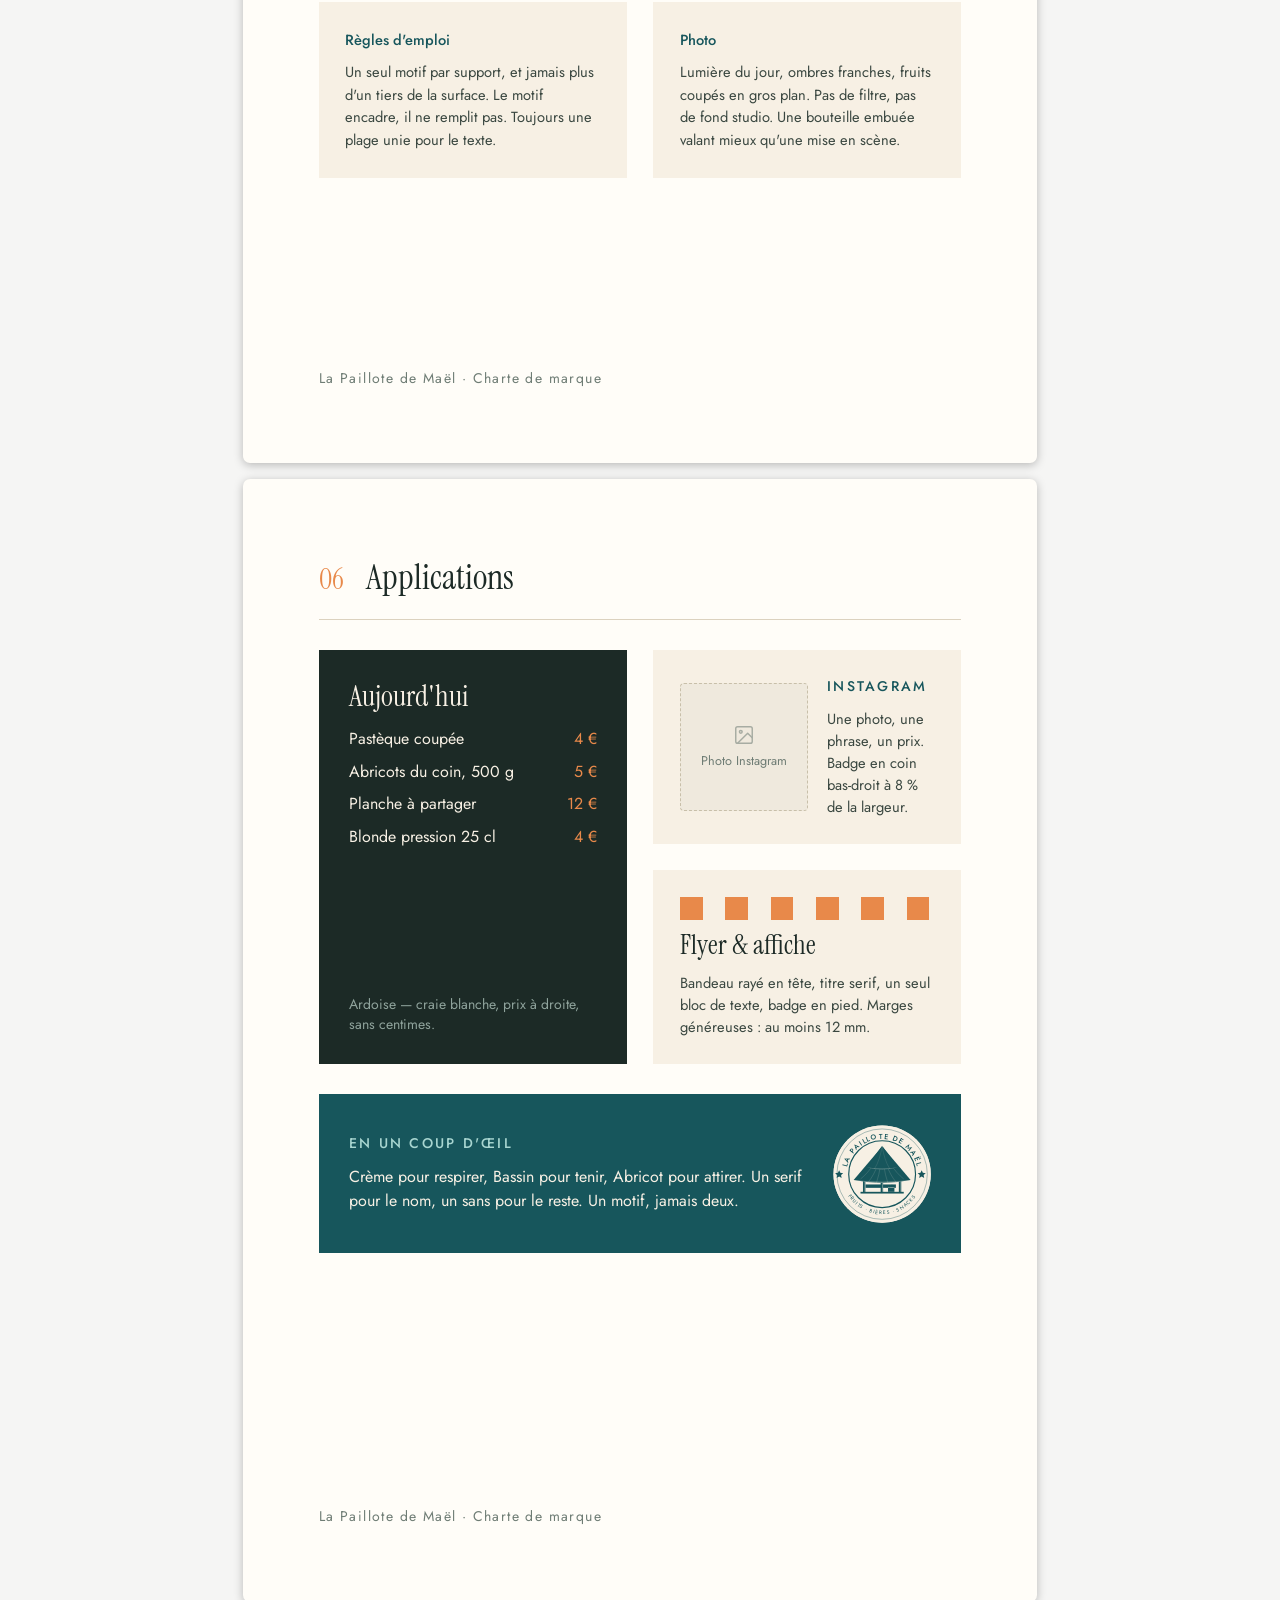
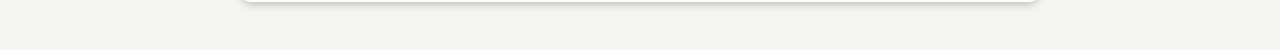
==== commit b22350f5: "Badge rond partout, site à la racine, onglet commandes, adresse - Badge : le détourage par clipPath " ====
--- a/charte/index.html
+++ b/charte/index.html
@@ -17,23 +17,27 @@
      ========================================================================== -->
 <svg class="badge-source" aria-hidden="true" focusable="false" xmlns="http://www.w3.org/2000/svg">
   <defs>
-    <clipPath id="badge-scene"><circle cx="100" cy="100" r="66"/></clipPath>
     <path id="badge-arc-haut" d="M 28,100 A 72,72 0 0 1 172,100" fill="none"/>
     <path id="badge-arc-bas" d="M 18,100 A 82,82 0 0 0 182,100" fill="none"/>
 
     <symbol id="badge" viewBox="0 0 200 200">
-      <!-- Anneau et filets -->
+      <!-- Le détourage de la scène ne passe PAS par une clipPath : Chrome ne
+           résout pas la référence url(#…) à travers la copie que fait <use>,
+           et la scène débordait en carré. À la place, la scène est peinte
+           entière, puis l'anneau la recouvre (couronne even-odd r99/r66)
+           avant les filets et le lettrage. Aucune référence, donc aucun
+           contexte où le badge se dégrade. -->
       <circle cx="100" cy="100" r="99" fill="var(--badge-anneau)"/>
-      <circle cx="100" cy="100" r="92" fill="none" stroke="var(--badge-lettrage)" stroke-width="1.2" opacity="0.6"/>
-      <circle cx="100" cy="100" r="68" fill="none" stroke="var(--badge-lettrage)" stroke-width="2.4"/>
       <circle cx="100" cy="100" r="66" fill="var(--badge-ciel)"/>
 
       <!-- Scène : eau, sable, comptoir, cagette, paillote -->
-      <g clip-path="url(#badge-scene)">
+      <g>
         <rect x="30" y="30" width="140" height="76" fill="var(--badge-ciel)"/>
         <rect x="30" y="103" width="140" height="15" fill="var(--badge-eau)"/>
         <path d="M 30,106 q 14,-2 28,0 t 28,0 t 28,0 t 28,0 t 28,0 v 4 H 30 Z" fill="var(--badge-eau)" opacity="0.55"/>
-        <rect x="30" y="117" width="140" height="55" fill="var(--badge-sable)"/>
+        <!-- 53 et pas plus : le coin (170,170) doit rester sous r=99,
+             sinon un éclat de sable dépasserait de la couronne. -->
+        <rect x="30" y="117" width="140" height="53" fill="var(--badge-sable)"/>
 
         <ellipse cx="100" cy="140" rx="50" ry="6" fill="var(--badge-ombre)" opacity="0.16"/>
 
@@ -74,6 +78,14 @@
         <rect x="99.2" y="34" width="1.6" height="10" fill="var(--badge-ombre)"/>
       </g>
 
+      <!-- L'anneau recouvre ce qui déborde de la scène (couronne even-odd),
+           puis les filets repassent dessus. -->
+      <path d="M 100,1 A 99,99 0 1 0 100,199 A 99,99 0 1 0 100,1 Z
+               M 100,34 A 66,66 0 1 1 100,166 A 66,66 0 1 1 100,34 Z"
+            fill="var(--badge-anneau)" fill-rule="evenodd"/>
+      <circle cx="100" cy="100" r="92" fill="none" stroke="var(--badge-lettrage)" stroke-width="1.2" opacity="0.6"/>
+      <circle cx="100" cy="100" r="68" fill="none" stroke="var(--badge-lettrage)" stroke-width="2.4"/>
+
       <!-- Étoiles de flanc -->
       <path d="M 16,100 l 2.4,5.4 5.9,0.6 -4.4,4 1.2,5.8 -5.1,-3 -5.1,3 1.2,-5.8 -4.4,-4 5.9,-0.6 Z" fill="var(--badge-etoile)" transform="translate(-3.5,-8)"/>
       <path d="M 184,100 l 2.4,5.4 5.9,0.6 -4.4,4 1.2,5.8 -5.1,-3 -5.1,3 1.2,-5.8 -4.4,-4 5.9,-0.6 Z" fill="var(--badge-etoile)" transform="translate(-3.5,-8)"/>
